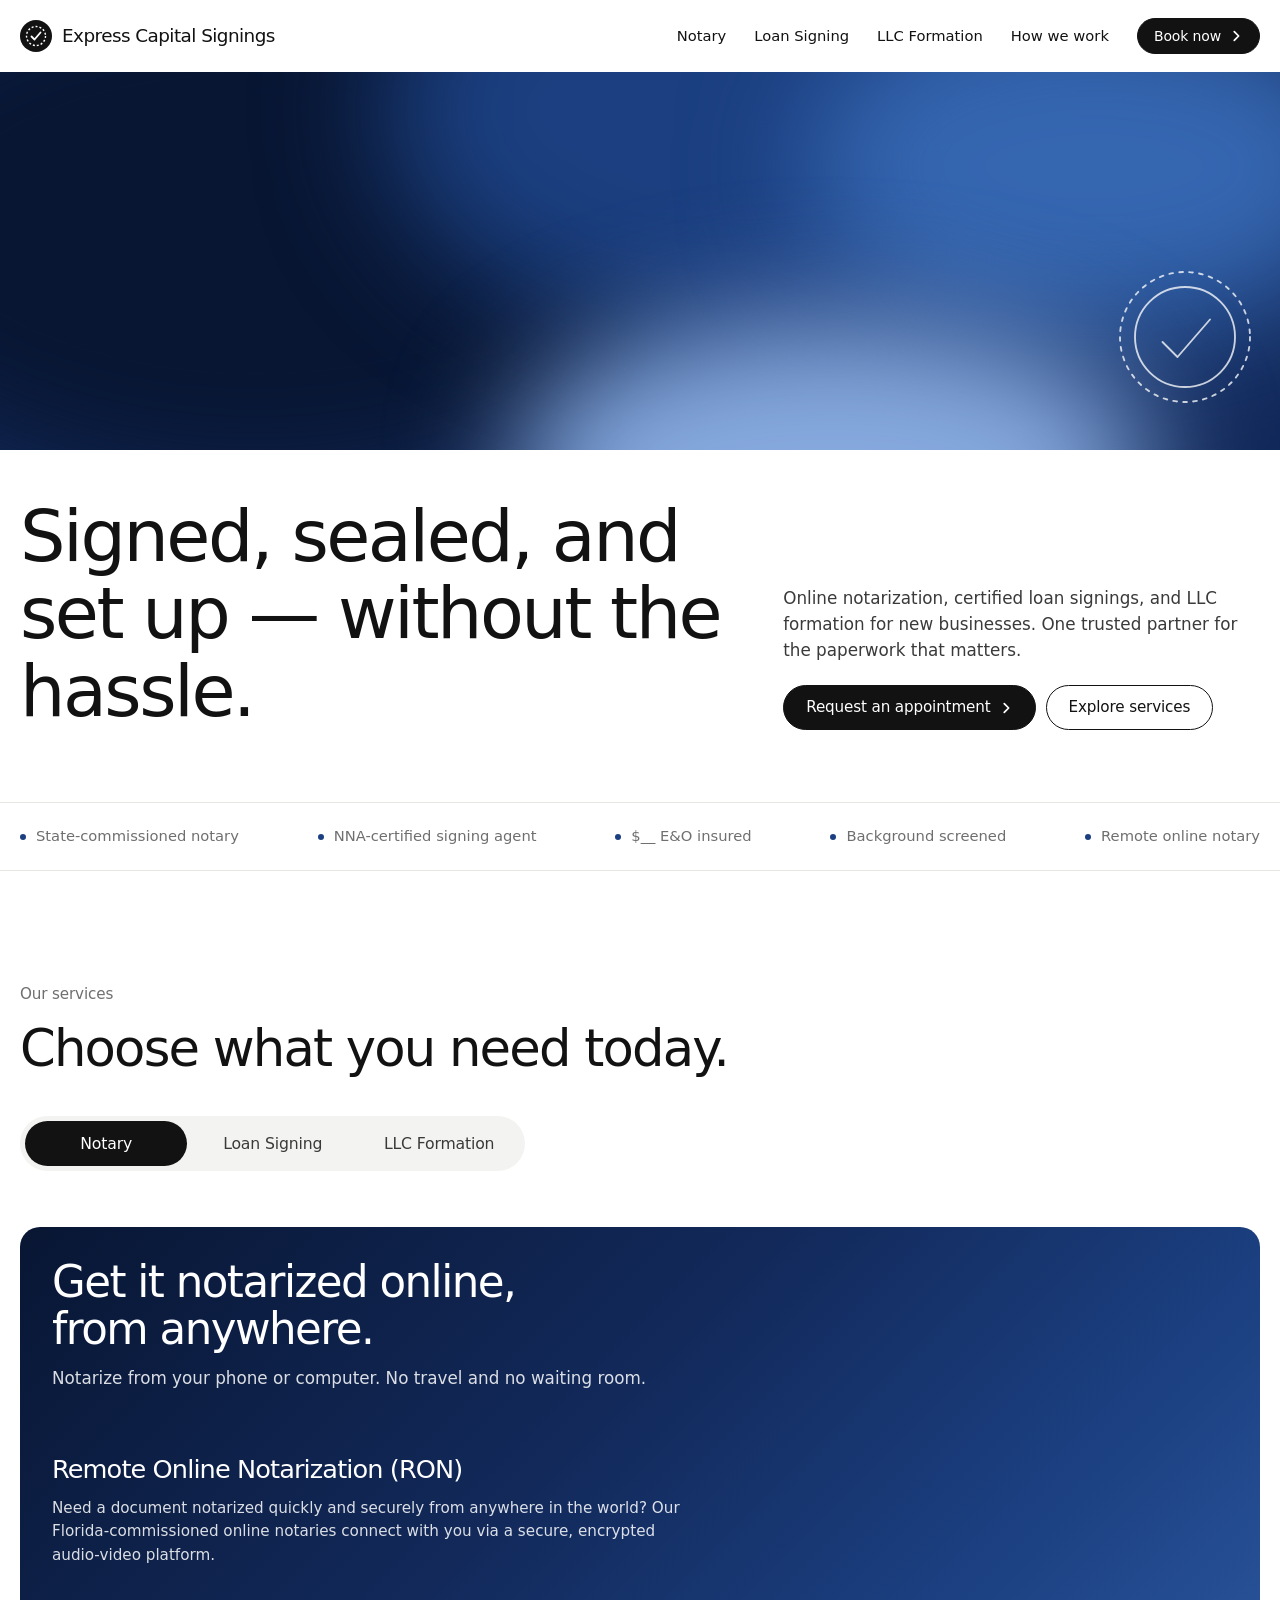
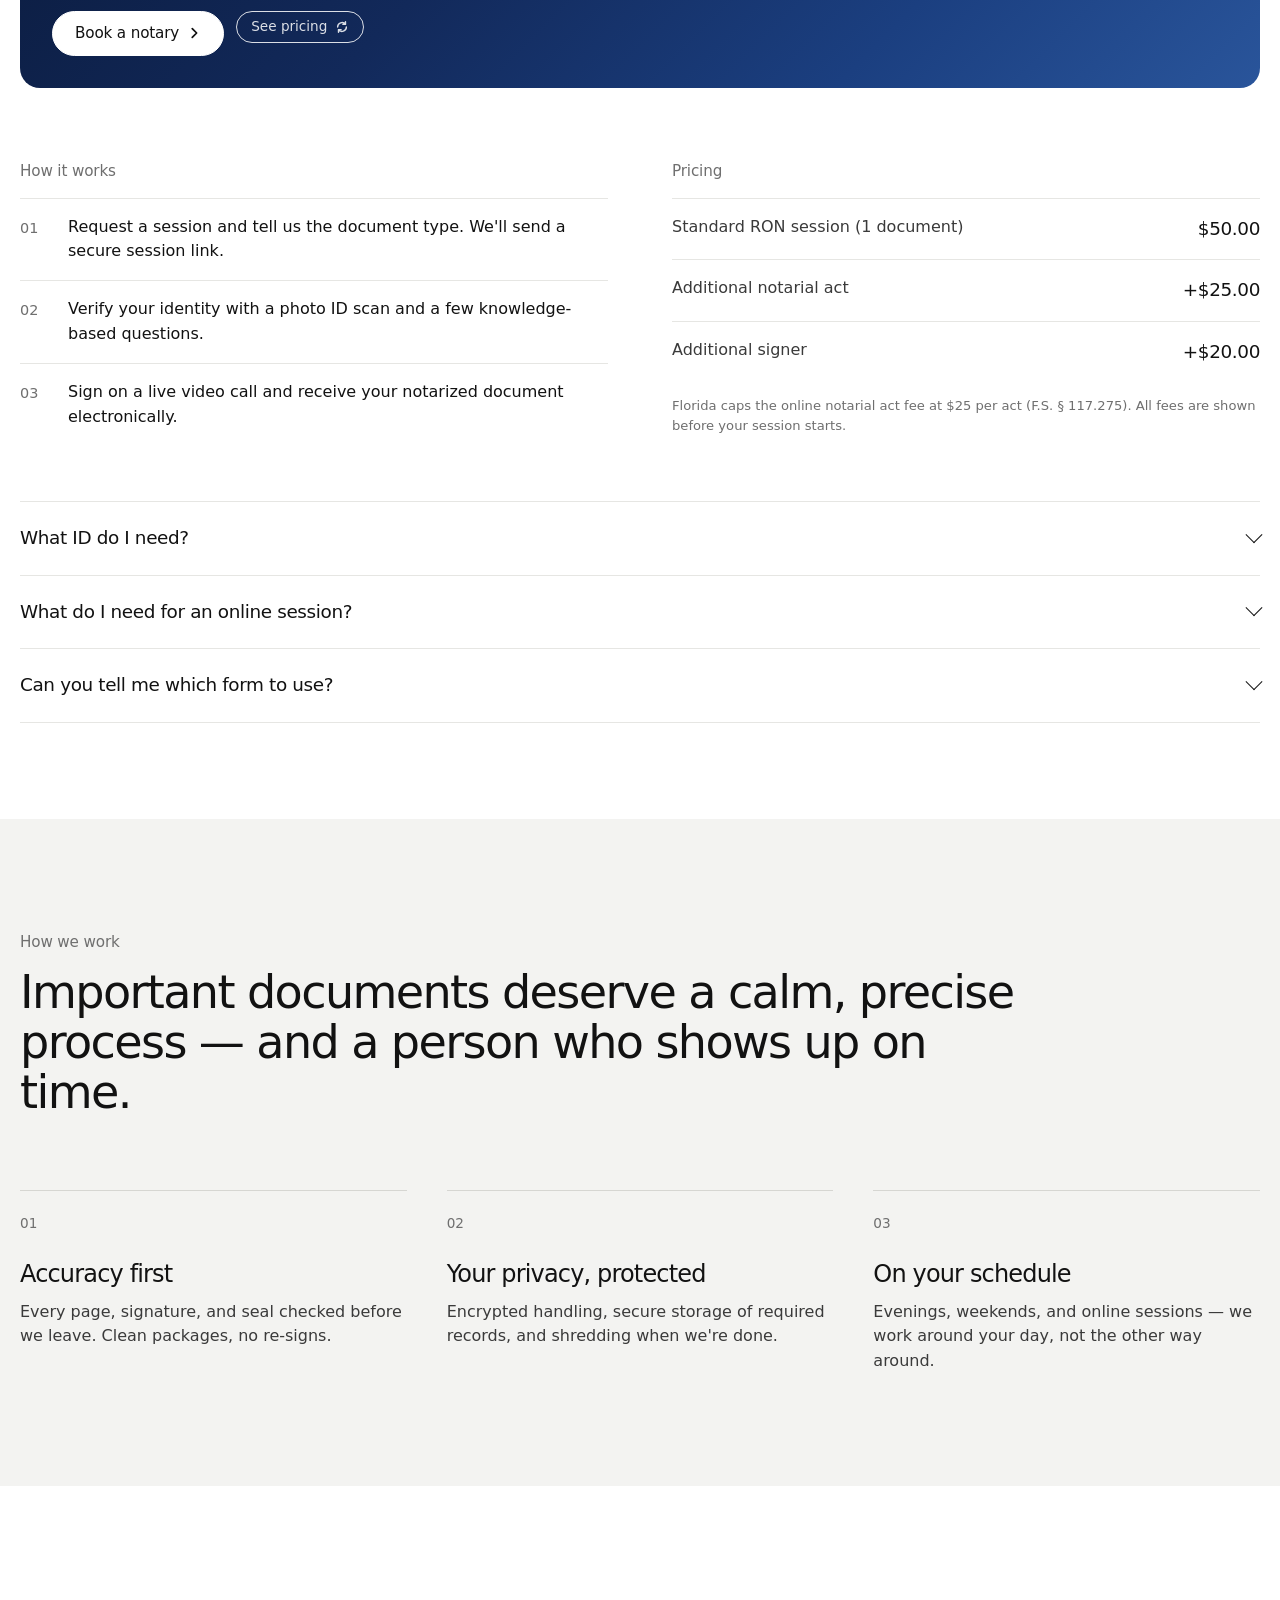
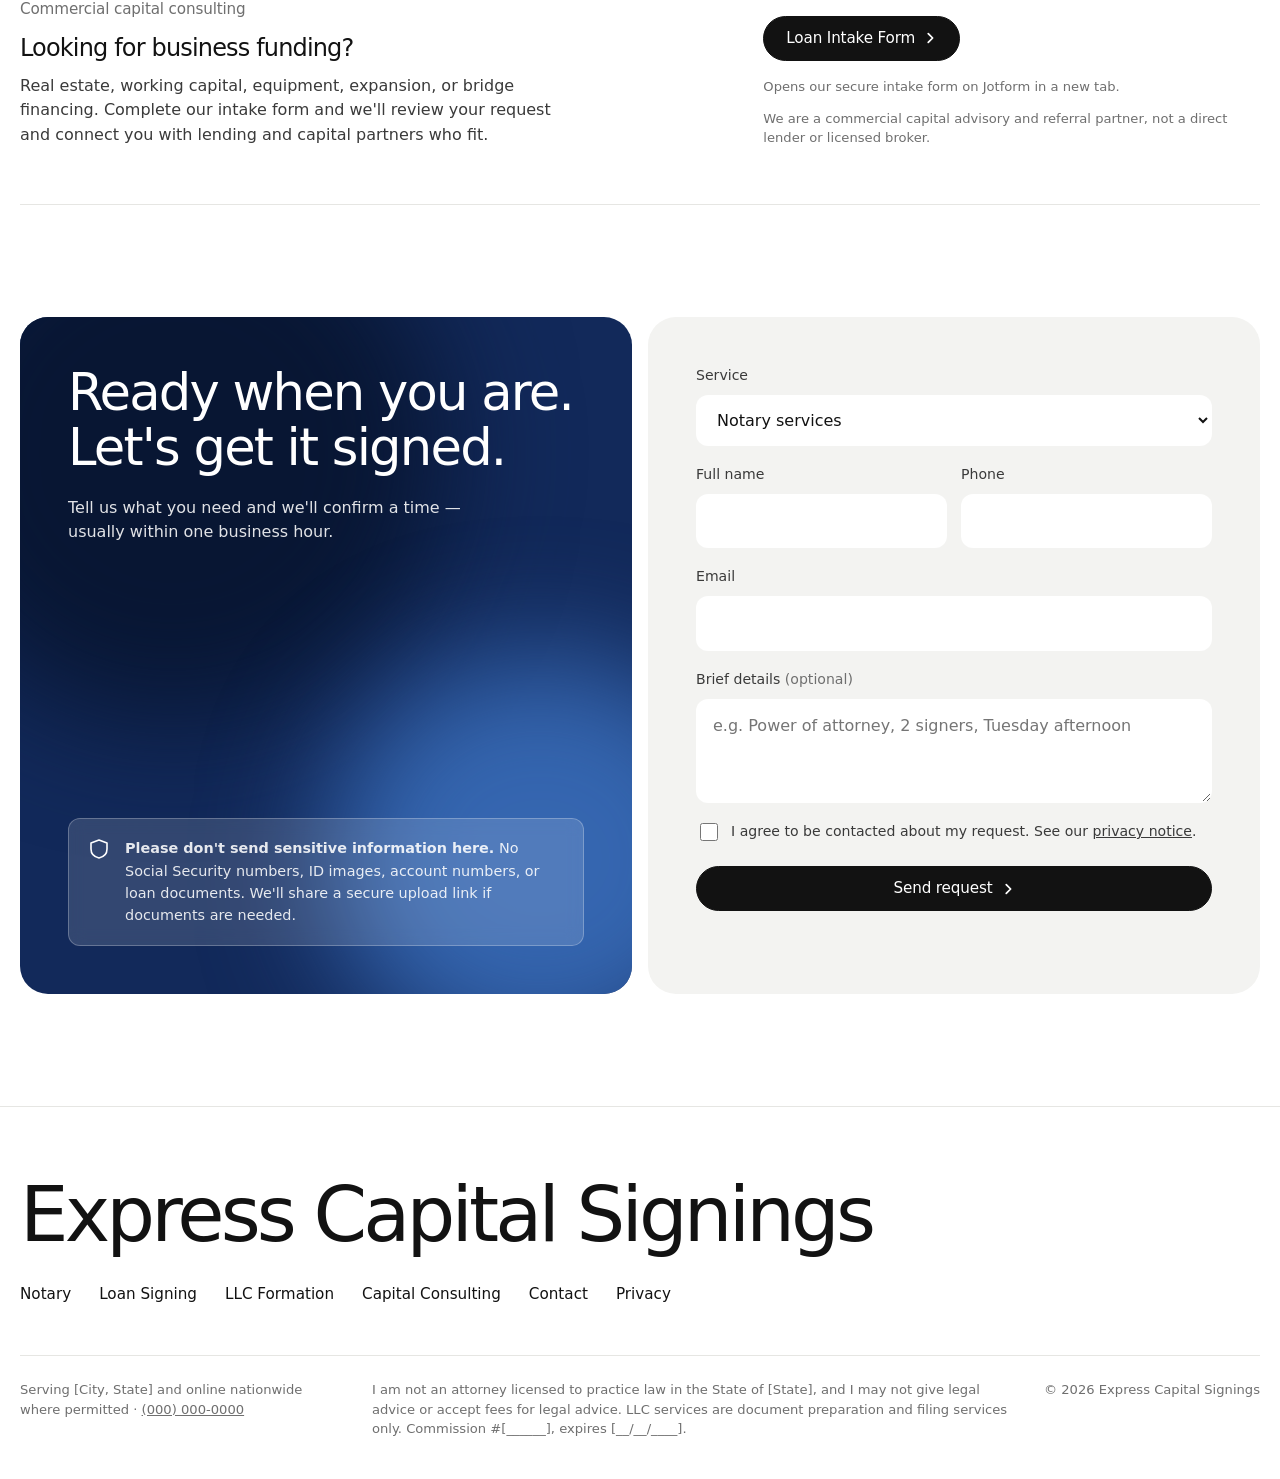
==== index.html @ 6d685afa "Match the navy palette and full-bleed hero already live on the artifact Co-Authored-By: Claude Fable" ====
<!doctype html>
<html lang="en">
<head>
  <meta charset="utf-8">
  <meta name="viewport" content="width=device-width, initial-scale=1">
  <!-- Security: GitHub Pages cannot set response headers, so the policy is delivered by meta tag.
       Keep all scripts/styles in external files so no 'unsafe-inline' is ever needed. -->
  <meta http-equiv="Content-Security-Policy"
        content="default-src 'self'; script-src 'self'; style-src 'self' https://fonts.googleapis.com; font-src https://fonts.gstatic.com; img-src 'self' data:; connect-src 'self'; form-action 'self'; base-uri 'self'; object-src 'none'; upgrade-insecure-requests">
  <meta name="referrer" content="strict-origin-when-cross-origin">
  <meta name="format-detection" content="telephone=no">

  <title>Express Capital Signings | Notary, Loan Signing &amp; LLC Formation</title>
  <meta name="description" content="Remote online notarization (RON), certified loan signing agent services, and LLC formation support for new businesses.">
  <meta name="theme-color" content="#ffffff">
  <link rel="icon" href="assets/logo-mark.svg" type="image/svg+xml">

  <link rel="preconnect" href="https://fonts.googleapis.com">
  <link rel="preconnect" href="https://fonts.gstatic.com" crossorigin>
  <link rel="stylesheet" href="https://fonts.googleapis.com/css2?family=Geist:wght@300;400;500;600&display=swap">
  <link rel="stylesheet" href="css/styles.css">
  <script src="js/main.js" defer></script>
</head>
<body>
  <a class="skip-link" href="#main">Skip to content</a>

  <header class="site-header">
    <div class="container header-inner">
      <a class="brand" href="./" aria-label="Express Capital Signings home">
        <!-- LOGO PLACEHOLDER: replace assets/logo-placeholder.svg with the supplied logo -->
        <img src="assets/logo-placeholder.svg" alt="" width="32" height="32" class="brand-logo">
        <span class="brand-name">Express Capital Signings</span>
      </a>
      <nav class="header-nav" aria-label="Primary">
        <a href="#notary">Notary</a>
        <a href="#loan-signing">Loan Signing</a>
        <a href="#llc-formation">LLC Formation</a>
        <a href="#how-we-work">How we work</a>
        <a class="btn btn-dark btn-small" href="#request">Book now
          <svg class="chev" aria-hidden="true" viewBox="0 0 16 16"><path d="M6 3l5 5-5 5"/></svg>
        </a>
      </nav>
    </div>
  </header>

  <main id="main">
    <!-- ============ HERO ============ -->
    <section class="hero" aria-labelledby="hero-title">
      <div class="container">
        <div class="hero-visual hero-bleed" aria-hidden="true">
          <span class="blob b1"></span><span class="blob b2"></span><span class="blob b3"></span><span class="blob b4"></span>
          <div class="hero-seal">
            <svg viewBox="0 0 120 120"><circle cx="60" cy="60" r="52"/><circle cx="60" cy="60" r="40"/><path d="M42 64l12 12 26-30"/></svg>
          </div>
        </div>
        <div class="hero-copy">
          <h1 id="hero-title">Signed, sealed, and set up — without the hassle.</h1>
          <div class="hero-side">
            <p>Online notarization, certified loan signings, and LLC formation for new businesses. One trusted partner for the paperwork that matters.</p>
            <div class="hero-actions">
              <a class="btn btn-dark" href="#request">Request an appointment
                <svg class="chev" aria-hidden="true" viewBox="0 0 16 16"><path d="M6 3l5 5-5 5"/></svg>
              </a>
              <a class="btn btn-outline" href="#services">Explore services</a>
            </div>
          </div>
        </div>
      </div>
    </section>

    <!-- ============ TRUST STRIP ============ -->
    <section class="trust" aria-label="Credentials">
      <div class="container">
        <ul class="trust-list">
          <li>State-commissioned notary</li>
          <li>NNA-certified signing agent</li>
          <li>$__ E&amp;O insured</li>
          <li>Background screened</li>
          <li>Remote online notary</li>
        </ul>
      </div>
    </section>

    <!-- ============ SERVICES ============ -->
    <section id="services" class="services" aria-labelledby="services-title">
      <div class="container">
        <div class="section-head">
          <p class="label">Our services</p>
          <h2 id="services-title">Choose what you need today.</h2>
        </div>

        <div class="tabs" role="tablist" aria-label="Our services">
          <button class="tab" role="tab" id="tab-notary" aria-controls="panel-notary" aria-selected="true" data-slug="notary">Notary</button>
          <button class="tab" role="tab" id="tab-loan" aria-controls="panel-loan" aria-selected="false" tabindex="-1" data-slug="loan-signing">Loan Signing</button>
          <button class="tab" role="tab" id="tab-llc" aria-controls="panel-llc" aria-selected="false" tabindex="-1" data-slug="llc-formation">LLC Formation</button>
        </div>

        <!-- ============ NOTARY ============ -->
        <div class="panel" role="tabpanel" id="panel-notary" aria-labelledby="tab-notary" tabindex="0">
          <!-- Flip cards: front = service, back = pricing. Toggled by js/main.js -->
          <div class="cards cards-1">
            <article class="flip" aria-label="Remote Online Notarization">
              <div class="flip-inner">
                <div class="card card-grad face front">
                  <h3 class="card-head">Get it notarized online, from anywhere.</h3>
                  <p class="card-intro">Notarize from your phone or computer. No travel and no waiting room.</p>
                  <h4>Remote Online Notarization (RON)</h4>
                  <p>Need a document notarized quickly and securely from anywhere in the world? Our Florida-commissioned online notaries connect with you via a secure, encrypted audio-video platform.</p>
                  <div class="card-actions">
                    <a class="btn btn-light" href="#request" data-service="notary">Book a notary <svg class="chev" aria-hidden="true" viewBox="0 0 16 16"><path d="M6 3l5 5-5 5"/></svg></a>
                    <button class="flip-btn" type="button">See pricing <svg aria-hidden="true" viewBox="0 0 16 16"><path d="M3 8a5 5 0 0 1 9-3M13 8a5 5 0 0 1-9 3M12 2v3H9M4 14v-3h3"/></svg></button>
                  </div>
                </div>
                <div class="card card-grad face back">
                  <span class="card-num">Single document / standard RON session</span>
                  <p class="price">$50.00<span>total</span></p>
                  <dl class="fees">
                    <div><dt>Online notarial act <small>Statutory max per F.S. § 117.275</small></dt><dd>$25.00</dd></div>
                    <div><dt>Non-notarial technology, credential analysis &amp; ID verification fee</dt><dd>$25.00</dd></div>
                    <div><dt>Additional notarial acts in same session</dt><dd>+$25.00 per act</dd></div>
                    <div><dt>Additional signers <small>Includes KBA &amp; ID verification</small></dt><dd>+$20.00 per person</dd></div>
                  </dl>
                  <button class="flip-btn" type="button">Back to details <svg aria-hidden="true" viewBox="0 0 16 16"><path d="M3 8a5 5 0 0 1 9-3M13 8a5 5 0 0 1-9 3M12 2v3H9M4 14v-3h3"/></svg></button>
                </div>
              </div>
            </article>
          </div>

          <div class="split">
            <div>
              <p class="label">How it works</p>
              <ol class="steps">
                <li><strong>Request</strong> a session and tell us the document type. We'll send a secure session link.</li>
                <li><strong>Verify</strong> your identity with a photo ID scan and a few knowledge-based questions.</li>
                <li><strong>Sign</strong> on a live video call and receive your notarized document electronically.</li>
              </ol>
            </div>
            <div>
              <p class="label">Pricing</p>
              <dl class="price-list">
                <div><dt>Standard RON session (1 document)</dt><dd>$50.00</dd></div>
                <div><dt>Additional notarial act</dt><dd>+$25.00</dd></div>
                <div><dt>Additional signer</dt><dd>+$20.00</dd></div>
              </dl>
              <p class="fine">Florida caps the online notarial act fee at $25 per act (F.S. § 117.275). All fees are shown before your session starts.</p>
            </div>
          </div>

          <div class="faqs">
            <details class="faq"><summary>What ID do I need?</summary><p>A current, government-issued photo ID such as a driver's license, state ID, or passport. The name must match the document.</p></details>
            <details class="faq"><summary>What do I need for an online session?</summary><p>A phone, tablet, or computer with a camera, microphone, and a stable internet connection, plus your ID and your unsigned document.</p></details>
            <details class="faq"><summary>Can you tell me which form to use?</summary><p>No. Notaries who are not attorneys cannot give legal advice or choose documents for you. Please contact the receiving agency or an attorney.</p></details>
          </div>
        </div>

        <!-- ============ LOAN SIGNING ============ -->
        <div class="panel" role="tabpanel" id="panel-loan" aria-labelledby="tab-loan" tabindex="0" hidden>
          <div class="cards cards-1">
            <article class="flip" aria-label="Remote Loan Signing Packages">
              <div class="flip-inner">
                <div class="card card-grad face front">
                  <h3 class="card-head">Closings done right the first time.</h3>
                  <p class="card-intro">Certified loan signing agent for title companies, lenders, and signing services — accurate, on time, and returned clean.</p>
                  <h4>Remote Loan Signing Packages</h4>
                  <p>For title companies, lenders, and real estate buyers and sellers requiring full real estate closing execution via Remote Online Notarization.</p>
                  <div class="card-actions">
                    <a class="btn btn-light" href="#request" data-service="loan-signing">Schedule a signing <svg class="chev" aria-hidden="true" viewBox="0 0 16 16"><path d="M6 3l5 5-5 5"/></svg></a>
                    <button class="flip-btn" type="button">See pricing <svg aria-hidden="true" viewBox="0 0 16 16"><path d="M3 8a5 5 0 0 1 9-3M13 8a5 5 0 0 1-9 3M12 2v3H9M4 14v-3h3"/></svg></button>
                  </div>
                </div>
                <div class="card card-grad face back">
                  <span class="card-num">Standard remote loan signing package</span>
                  <p class="price"><span class="price-pre">Starting at</span>$250.00</p>
                  <ul>
                    <li>Document review &amp; pre-tagging</li>
                    <li>Multi-party session coordination</li>
                    <li>Signer credential analysis &amp; KBA identity verification</li>
                    <li>Live video signing guidance</li>
                    <li>Notarial acts (up to statutory limits)</li>
                    <li>Secure digital package return / scan-backs to title</li>
                  </ul>
                  <button class="flip-btn" type="button">Back to details <svg aria-hidden="true" viewBox="0 0 16 16"><path d="M3 8a5 5 0 0 1 9-3M13 8a5 5 0 0 1-9 3M12 2v3H9M4 14v-3h3"/></svg></button>
                </div>
              </div>
            </article>
          </div>

          <div class="split">
            <div>
              <p class="label">For title &amp; escrow partners</p>
              <ul class="checks">
                <li>NNA certified &amp; background screened</li>
                <li>$__ E&amp;O insurance policy</li>
                <li>Encrypted document handling; secure shredding after scan-back</li>
                <li>W-9 and certificates available on request</li>
              </ul>
            </div>
            <div>
              <p class="label">Pricing</p>
              <dl class="price-list">
                <div><dt>Standard remote loan signing package</dt><dd>From $250.00</dd></div>
              </dl>
              <p class="fine">Volume pricing available for title and escrow partners.</p>
            </div>
          </div>

          <div class="faqs">
            <details class="faq"><summary>Can you explain my loan terms?</summary><p>Signing agents present documents and make sure they are signed and notarized correctly. Questions about rates, terms, or fees go to your lender or closing attorney — we will help you reach them during the appointment.</p></details>
          </div>
        </div>

        <!-- ============ LLC ============ -->
        <div class="panel" role="tabpanel" id="panel-llc" aria-labelledby="tab-llc" tabindex="0" hidden>
          <div class="cards cards-1">
            <article class="card card-grad">
              <h3 class="card-head">Your business, officially open.</h3>
              <p class="card-intro">We prepare and file the paperwork to register your limited liability company with the state — so you can focus on opening day.</p>
              <p class="tier">Business Ready</p>
              <p class="price">$__<span>+ state fee</span></p>
              <ul><li>Name availability check</li><li>Articles of Organization filed</li><li>Registered agent guidance</li><li>EIN application with the IRS</li><li>Operating agreement template</li><li>Notarization included</li></ul>
              <div class="card-actions"><a class="btn btn-light" href="#request" data-service="llc-formation">Start my LLC <svg class="chev" aria-hidden="true" viewBox="0 0 16 16"><path d="M6 3l5 5-5 5"/></svg></a></div>
            </article>
          </div>

          <div class="split">
            <div>
              <p class="label">How it works</p>
              <ol class="steps">
                <li><strong>Tell us</strong> your business name, members, and state.</li>
                <li><strong>We prepare</strong> and file your formation documents.</li>
                <li><strong>You receive</strong> your approved filing and a next-step checklist.</li>
              </ol>
            </div>
            <div class="note">
              <p class="label">Please note</p>
              <p>We are a document preparation and filing service, not a law firm, and we do not provide legal or tax advice. For advice on business structure or taxes, consult a licensed attorney or CPA.</p>
            </div>
          </div>
        </div>
      </div>
    </section>

    <!-- ============ PRINCIPLES ============ -->
    <section id="how-we-work" class="principles" aria-labelledby="principles-title">
      <div class="container">
        <p class="label">How we work</p>
        <h2 id="principles-title" class="statement">Important documents deserve a calm, precise process — and a person who shows up on time.</h2>
        <div class="principle-grid">
          <div><span class="p-num">01</span><h3>Accuracy first</h3><p>Every page, signature, and seal checked before we leave. Clean packages, no re-signs.</p></div>
          <div><span class="p-num">02</span><h3>Your privacy, protected</h3><p>Encrypted handling, secure storage of required records, and shredding when we're done.</p></div>
          <div><span class="p-num">03</span><h3>On your schedule</h3><p>Evenings, weekends, and online sessions — we work around your day, not the other way around.</p></div>
        </div>
      </div>
    </section>

    <!-- ============ CAPITAL CONSULTING ============ -->
    <section id="capital" class="capital" aria-labelledby="capital-title">
      <div class="container capital-inner">
        <div>
          <p class="label">Commercial capital consulting</p>
          <h2 id="capital-title">Looking for business funding?</h2>
          <p class="capital-lede">Real estate, working capital, equipment, expansion, or bridge financing. Complete our intake form and we'll review your request and connect you with lending and capital partners who fit.</p>
        </div>
        <div class="capital-action">
          <a class="btn btn-dark" href="https://form.jotform.com/263188636983070" target="_blank" rel="noopener noreferrer">Loan Intake Form
            <svg class="chev" aria-hidden="true" viewBox="0 0 16 16"><path d="M6 3l5 5-5 5"/></svg>
          </a>
          <p class="fine">Opens our secure intake form on Jotform in a new tab.</p>
          <p class="fine">We are a commercial capital advisory and referral partner, not a direct lender or licensed broker.</p>
        </div>
      </div>
    </section>

    <!-- ============ REQUEST ============ -->
    <section id="request" class="request" aria-labelledby="request-title">
      <div class="container request-inner">
        <div class="request-card">
          <span class="blob b1" aria-hidden="true"></span><span class="blob b3" aria-hidden="true"></span>
          <div class="request-card-body">
            <h2 id="request-title">Ready when you are.<br>Let's get it signed.</h2>
            <p>Tell us what you need and we'll confirm a time — usually within one business hour.</p>
            <div class="security-note">
              <svg aria-hidden="true" viewBox="0 0 24 24"><path d="M12 3l8 3v6c0 5-3.5 8-8 9-4.5-1-8-4-8-9V6l8-3z"/></svg>
              <p><strong>Please don't send sensitive information here.</strong> No Social Security numbers, ID images, account numbers, or loan documents. We'll share a secure upload link if documents are needed.</p>
            </div>
          </div>
        </div>

        <form class="form" id="request-form" novalidate>
          <div class="field">
            <label for="f-service">Service</label>
            <select id="f-service" name="service" required>
              <option value="notary">Notary services</option>
              <option value="loan-signing">Loan signing</option>
              <option value="llc-formation">LLC formation</option>
            </select>
          </div>
          <div class="field-row">
            <div class="field">
              <label for="f-name">Full name</label>
              <input id="f-name" name="name" type="text" autocomplete="name" maxlength="100" required>
            </div>
            <div class="field">
              <label for="f-phone">Phone</label>
              <input id="f-phone" name="phone" type="tel" autocomplete="tel" maxlength="20" required>
            </div>
          </div>
          <div class="field">
            <label for="f-email">Email</label>
            <input id="f-email" name="email" type="email" autocomplete="email" maxlength="254" required>
          </div>
          <div class="field">
            <label for="f-details">Brief details <span class="optional">(optional)</span></label>
            <textarea id="f-details" name="details" rows="3" maxlength="500" placeholder="e.g. Power of attorney, 2 signers, Tuesday afternoon"></textarea>
          </div>
          <!-- Honeypot: hidden from people, catches basic bots -->
          <div class="hp" aria-hidden="true">
            <label for="f-website">Website</label>
            <input id="f-website" name="website" type="text" tabindex="-1" autocomplete="off">
          </div>
          <label class="consent">
            <input type="checkbox" name="consent" required>
            <span>I agree to be contacted about my request. See our <a href="privacy.html">privacy notice</a>.</span>
          </label>
          <button class="btn btn-dark btn-block" type="submit">Send request
            <svg class="chev" aria-hidden="true" viewBox="0 0 16 16"><path d="M6 3l5 5-5 5"/></svg>
          </button>
          <p class="form-status" role="status" aria-live="polite"></p>
        </form>
      </div>
    </section>
  </main>

  <footer class="site-footer">
    <div class="container">
      <div class="footer-top">
        <p class="footer-mark">Express Capital Signings</p>
        <nav class="footer-nav" aria-label="Footer">
          <a href="#notary">Notary</a>
          <a href="#loan-signing">Loan Signing</a>
          <a href="#llc-formation">LLC Formation</a>
          <a href="#capital">Capital Consulting</a>
          <a href="#request">Contact</a>
          <a href="privacy.html">Privacy</a>
        </nav>
      </div>
      <div class="footer-bottom">
        <p class="fine">Serving [City, State] and online nationwide where permitted · <a href="tel:+10000000000">(000) 000-0000</a></p>
        <p class="fine">
          I am not an attorney licensed to practice law in the State of [State], and I may not give legal advice or accept fees for legal advice.
          LLC services are document preparation and filing services only. Commission #[______], expires [__/__/____].
        </p>
        <p class="fine">© <span id="year">2026</span> Express Capital Signings</p>
      </div>
    </div>
  </footer>
</body>
</html>
---- css/styles.css ----
/* ==========================================================
   Design tokens — update when the final logo/brand colors arrive.
   Direction: white canvas, near-black type, one soft gradient as the
   only color moment (deep navy → navy → royal → soft blue).
   ========================================================== */
:root {
  --ink: #121212;
  --ink-2: #3a3a3a;
  --muted: #6f6f6f;
  --line: #e6e6e3;
  --bg: #ffffff;
  --surface: #f3f3f1;
  --surface-2: #ebebe8;

  --g1: #081633;   /* deep navy */
  --g2: #1b3f80;   /* navy */
  --g3: #3566b0;   /* royal blue */
  --g4: #86a9de;   /* soft blue */
  --accent: #14306b;

  --r-sm: 12px;
  --r: 20px;
  --r-lg: 28px;
  --font: "Geist", system-ui, -apple-system, "Segoe UI", sans-serif;
}

*, *::before, *::after { box-sizing: border-box; }
html { scroll-behavior: smooth; -webkit-text-size-adjust: 100%; }
@media (prefers-reduced-motion: reduce) { html { scroll-behavior: auto; } *, *::before, *::after { transition: none !important; animation: none !important; } }

body {
  margin: 0;
  font-family: var(--font);
  font-size: 1rem;
  line-height: 1.55;
  color: var(--ink);
  background: var(--bg);
  font-feature-settings: "tnum" 1;
  -webkit-font-smoothing: antialiased;
}
h1, h2, h3, h4 { font-weight: 400; line-height: 1.08; margin: 0 0 .5em; letter-spacing: -0.035em; }
p { margin: 0 0 1em; }
a { color: inherit; }
img, svg { display: block; }

.container { width: min(1240px, 100% - 40px); margin-inline: auto; }
.visually-hidden { position: absolute !important; width: 1px; height: 1px; overflow: hidden; clip: rect(0 0 0 0); white-space: nowrap; }
.skip-link { position: absolute; left: 16px; top: -48px; background: var(--ink); color: #fff; padding: 8px 14px; border-radius: 999px; z-index: 100; }
.skip-link:focus { top: 12px; }
:focus-visible { outline: 2px solid var(--ink); outline-offset: 3px; }

.label { font-size: .95rem; color: var(--muted); margin-bottom: 14px; letter-spacing: -0.01em; }
.fine { font-size: .82rem; color: var(--muted); margin: 0; line-height: 1.5; }

/* ---------- Buttons ---------- */
.btn {
  display: inline-flex; align-items: center; justify-content: center; gap: 8px;
  padding: 14px 22px; border-radius: 999px; border: 1px solid var(--ink);
  font: 500 .95rem/1 var(--font); letter-spacing: -0.01em;
  text-decoration: none; cursor: pointer; white-space: nowrap;
  transition: background .2s, color .2s, gap .2s;
}
.btn-dark { background: var(--ink); color: #fff; }
.btn-dark:hover { background: #2a2a2a; gap: 12px; }
.btn-outline { background: transparent; color: var(--ink); }
.btn-outline:hover { background: var(--ink); color: #fff; }
.btn-small { padding: 10px 16px; font-size: .875rem; }
.btn-block { width: 100%; }
.chev { width: 14px; height: 14px; fill: none; stroke: currentColor; stroke-width: 2; stroke-linecap: round; stroke-linejoin: round; }

/* ---------- Header ---------- */
.site-header { position: sticky; top: 0; z-index: 50; background: rgba(255,255,255,.88); backdrop-filter: saturate(1.4) blur(12px); }
.header-inner { display: flex; align-items: center; justify-content: space-between; height: 72px; gap: 16px; }
.brand { display: flex; align-items: center; gap: 10px; text-decoration: none; min-width: 0; }
.brand-name { font-weight: 500; font-size: 1.15rem; letter-spacing: -0.03em; white-space: nowrap; overflow: hidden; text-overflow: ellipsis; }
.header-nav { display: flex; align-items: center; gap: 28px; }
.header-nav a:not(.btn) { text-decoration: none; font-size: .92rem; font-weight: 500; color: var(--ink); position: relative; }
.header-nav a:not(.btn)::after { content: ""; position: absolute; left: 0; right: 100%; bottom: -4px; height: 1px; background: currentColor; transition: right .25s; }
.header-nav a:not(.btn):hover::after { right: 0; }

/* ---------- Gradient blobs (shared by hero + CTA card) ---------- */
.hero-visual, .request-card { position: relative; overflow: hidden; isolation: isolate; }
.blob { position: absolute; border-radius: 50%; filter: blur(60px); z-index: -1; }
.b1 { width: 70%; height: 140%; left: -15%; top: -30%; background: var(--g1); }
.b2 { width: 55%; height: 120%; left: 30%; top: -50%; background: var(--g2); }
.b3 { width: 45%; height: 90%; right: -8%; top: -20%; background: var(--g3); }
.b4 { width: 50%; height: 80%; right: 10%; bottom: -45%; background: var(--g4); }
@keyframes drift { 50% { transform: translate(4%, 6%) scale(1.06); } }
.hero-visual .blob { animation: drift 16s ease-in-out infinite; }
.hero-visual .b2 { animation-duration: 20s; animation-direction: reverse; }
.hero-visual .b3 { animation-duration: 18s; }

/* ---------- Hero ---------- */
.hero { padding: 0 0 72px; overflow-x: clip; }
/* Full-bleed: the hero band breaks out of the container to span the viewport */
.hero-bleed { width: 100vw; margin-inline: calc(50% - 50vw); }
.hero-visual { height: clamp(260px, 42vh, 440px); border-radius: 0; background: #12295a; }
.hero-seal { position: absolute; right: max(20px, calc((100% - 1240px) / 2)); bottom: 10%; width: clamp(90px, 12vw, 150px); opacity: .9; }
.hero-seal svg { width: 100%; height: auto; fill: none; stroke: rgba(255,255,255,.85); stroke-width: 1.5; stroke-linecap: round; stroke-linejoin: round; }
.hero-seal circle:first-child { stroke-dasharray: 3 5; }
.hero-copy { display: grid; grid-template-columns: 1.5fr 1fr; gap: 48px; align-items: end; margin-top: 48px; }
.hero h1 { font-size: clamp(2.4rem, 5.6vw, 4.6rem); margin: 0; }
.hero-side p { color: var(--ink-2); font-size: 1.05rem; }
.hero-actions { display: flex; flex-wrap: wrap; gap: 10px; margin-top: 22px; }

/* ---------- Trust strip ---------- */
.trust { border-block: 1px solid var(--line); }
.trust-list { list-style: none; margin: 0; padding: 22px 0; display: flex; flex-wrap: wrap; justify-content: space-between; gap: 12px 28px; }
.trust-list li { font-size: .92rem; color: var(--muted); display: flex; align-items: center; gap: 10px; }
.trust-list li::before { content: ""; width: 6px; height: 6px; border-radius: 50%; background: var(--g2); }

/* ---------- Section heads ---------- */
.services { padding: 112px 0 96px; }
.section-head { margin-bottom: 40px; }
.section-head h2, .request h2 { font-size: clamp(2rem, 4vw, 3.2rem); margin: 0; }

/* ---------- Tabs (segmented pill control) ---------- */
.tabs {
  display: inline-grid; grid-auto-flow: column; grid-auto-columns: 1fr; gap: 4px;
  background: var(--surface); padding: 5px; border-radius: 999px; margin-bottom: 56px;
}
.tab {
  padding: 13px 26px; border: 0; border-radius: 999px; background: transparent;
  font: 500 .98rem var(--font); letter-spacing: -0.01em; color: var(--ink-2); cursor: pointer;
  transition: background .2s, color .2s; white-space: nowrap;
}
.tab:hover { color: var(--ink); background: var(--surface-2); }
.tab[aria-selected="true"] { background: var(--ink); color: #fff; }

.panel:focus-visible { outline-offset: 8px; border-radius: 8px; }
/* Section heading, intro and main action live inside each tab's lead card */
.card .card-head { font-size: clamp(1.8rem, 3.4vw, 2.8rem); margin: 0 0 12px; max-width: 760px; text-wrap: balance; }
.card .card-intro { font-size: 1.05rem; max-width: 620px; margin: 0 0 auto; padding-bottom: 48px; }
.card-actions { display: flex; flex-wrap: wrap; align-items: center; gap: 12px; margin-top: 28px; }
.card-actions .flip-btn { margin-top: 0; }
.btn-light { background: #fff; color: var(--ink); border-color: #fff; }
.btn-light:hover { background: rgba(255,255,255,.88); gap: 12px; }

/* ---------- Cards ---------- */
.cards { display: grid; grid-template-columns: repeat(3, 1fr); gap: 16px; margin-bottom: 72px; }
.cards-1 { grid-template-columns: 1fr; }.cards-1 .card { min-height: 300px; }
.cards-1 .card p { max-width: 640px; }
.card {
  position: relative; overflow: hidden; isolation: isolate;
  background: var(--surface); border-radius: var(--r); padding: 32px;
  display: flex; flex-direction: column; min-height: 340px;
  transition: transform .25s ease;
}
.card:hover { transform: translateY(-3px); }

/* Flip cards (front = service, back = pricing). Both faces share one grid cell,
   so the card is always as tall as its taller face. */
.flip { perspective: 1400px; cursor: pointer; transition: transform .25s ease; }
.flip:hover { transform: translateY(-3px); }
.flip-inner { display: grid; height: 100%; transform-style: preserve-3d; transition: transform .6s cubic-bezier(.2,.7,.2,1); }
.flip.is-flipped .flip-inner { transform: rotateY(180deg); }
.flip .face { grid-area: 1 / 1; backface-visibility: hidden; -webkit-backface-visibility: hidden; }
.flip .face:hover { transform: none; }
.flip .face.back, .flip .face.back:hover { transform: rotateY(180deg); }
.face.back .card-num { padding-bottom: 28px; }
.flip-btn {
  align-self: flex-start; margin-top: 24px; display: inline-flex; align-items: center; gap: 8px;
  background: transparent; color: inherit; border: 1px solid currentColor; border-radius: 999px;
  padding: 8px 14px; font: 500 .85rem/1 var(--font); cursor: pointer; opacity: .85;
}
.flip-btn:hover { opacity: 1; }
.flip-btn:focus-visible { outline: 2px solid #fff; outline-offset: 3px; }
.flip-btn svg { width: 14px; height: 14px; fill: none; stroke: currentColor; stroke-width: 1.6; stroke-linecap: round; stroke-linejoin: round; }
.fees { margin: 0; }
.fees div { display: flex; justify-content: space-between; align-items: baseline; gap: 16px; padding: 10px 0; border-top: 1px solid rgba(0,0,0,.09); font-size: .9rem; }
.fees dt { min-width: 0; }
.fees dt small { display: block; font-size: .78rem; opacity: .75; margin-top: 2px; }
.fees dd { margin: 0; white-space: nowrap; font-weight: 500; font-variant-numeric: tabular-nums; }
.card-grad .fees div { border-top-color: rgba(255,255,255,.25); }
.price .price-pre { display: block; margin: 0 0 8px; font-size: .85rem; letter-spacing: 0; }
.card-grad .price .price-pre { color: rgba(255,255,255,.75); }
.face.back li { padding: 7px 0; font-size: .88rem; }
.card .fees-note { font-size: .8rem; color: var(--muted); margin: 14px 0 0; }
@media (prefers-reduced-motion: reduce) { .flip-inner, .flip { transition: none; } }
/* Narrow screens: the shorter face would leave a blank gap, so pin its button to the bottom */
@media (max-width: 1000px) {
  .flip .face > .flip-btn, .flip .face > .card-actions { margin-top: auto; }
  .flip .face > :nth-last-child(2) { margin-bottom: 24px; }
}
.card-num { font-size: .85rem; color: var(--muted); margin-bottom: auto; padding-bottom: 48px; }
.card h4 { font-size: 1.6rem; }
.card p { color: var(--ink-2); font-size: .95rem; }
.card ul, .checks { list-style: none; padding: 0; margin: 0; }
.card li, .checks li { padding: 9px 0; border-top: 1px solid rgba(0,0,0,.09); font-size: .93rem; }
.card-grad { color: #fff; background: linear-gradient(135deg, var(--g1) 0%, #12295a 45%, var(--g2) 75%, var(--g3) 120%); }
.card-grad p, .card-grad .card-num, .card-grad .tier { color: rgba(255,255,255,.85); }
.card-grad li { border-top-color: rgba(255,255,255,.25); }
.tier { font-size: 1rem; font-weight: 500; color: var(--ink-2); display: flex; align-items: center; gap: 10px; margin-bottom: 40px; }
.badge { font-size: .72rem; font-weight: 500; background: rgba(255,255,255,.22); color: #fff; padding: 4px 10px; border-radius: 999px; }
.card .price { font-size: 3rem; letter-spacing: -0.04em; color: inherit !important; line-height: 1; margin-bottom: 28px; }
.price span { font-size: .9rem; letter-spacing: 0; color: var(--muted); margin-left: 8px; }
.card-grad .price span { color: rgba(255,255,255,.75); }

/* ---------- Split / steps / pricing ---------- */
.split { display: grid; grid-template-columns: 1fr 1fr; gap: 64px; margin-bottom: 56px; }
.steps { counter-reset: s; list-style: none; padding: 0; margin: 0; }
.steps li { counter-increment: s; position: relative; padding: 16px 0 16px 48px; border-top: 1px solid var(--line); }
.steps li::before { content: "0" counter(s); position: absolute; left: 0; top: 18px; color: var(--muted); font-size: .9rem; }
.steps strong { font-weight: 500; }
.checks li { border-top-color: var(--line); padding: 14px 0; }
.price-list { margin: 0 0 14px; }
.price-list div { display: flex; justify-content: space-between; gap: 12px; padding: 16px 0; border-top: 1px solid var(--line); }
.price-list dt { color: var(--ink-2); }
.price-list dd { margin: 0; font-size: 1.15rem; letter-spacing: -0.02em; text-align: right; }
.note { background: var(--surface); border-radius: var(--r); padding: 28px; }
.note p:last-child { margin: 0; color: var(--ink-2); font-size: .95rem; }

/* ---------- FAQ ---------- */
.faqs { border-bottom: 1px solid var(--line); }
.faq { border-top: 1px solid var(--line); }
.faq summary { cursor: pointer; list-style: none; display: flex; justify-content: space-between; align-items: center; gap: 16px; padding: 22px 0; font-size: 1.15rem; letter-spacing: -0.02em; }
.faq summary::-webkit-details-marker { display: none; }
.faq summary::after { content: ""; width: 12px; height: 12px; border-right: 1.5px solid var(--ink); border-bottom: 1.5px solid var(--ink); transform: rotate(45deg) translate(-3px, -3px); transition: transform .2s; flex-shrink: 0; }
.faq[open] summary::after { transform: rotate(-135deg); }
.faq p { margin: 0 0 22px; color: var(--ink-2); max-width: 760px; }

/* ---------- Principles ---------- */
.principles { padding: 112px 0; background: var(--surface); }
.statement { font-size: clamp(1.8rem, 3.6vw, 3rem); max-width: 1000px; margin-bottom: 72px; }
.principle-grid { display: grid; grid-template-columns: repeat(3, 1fr); gap: 40px; }
.principle-grid > div { border-top: 1px solid #d6d6d2; padding-top: 22px; }
.p-num { font-size: .85rem; color: var(--muted); display: block; margin-bottom: 28px; }
.principle-grid h3 { font-size: 1.5rem; }
.principle-grid p { color: var(--ink-2); margin: 0; }

/* ---------- Request ---------- */
/* ---------- Capital consulting ---------- */
.capital { padding: 112px 0 0; }
.capital-inner { display: grid; grid-template-columns: 1.4fr 1fr; gap: 48px; align-items: end; padding-bottom: 56px; border-bottom: 1px solid var(--line); }
.capital-lede { color: var(--ink-2); max-width: 560px; margin: 0; }
.capital-action { display: flex; flex-direction: column; align-items: flex-start; gap: 12px; }
.capital-action .btn { margin-bottom: 4px; }
@media (max-width: 1000px) { .capital-inner { grid-template-columns: 1fr; gap: 28px; } }

.request { padding: 112px 0; }
.request-inner { display: grid; grid-template-columns: 1fr 1fr; gap: 16px; align-items: stretch; }
.request-card { border-radius: var(--r-lg); background: #12295a; color: #fff; display: flex; min-height: 540px; }
.request-card .b1 { width: 90%; height: 80%; left: -20%; top: -20%; }
.request-card .b3 { width: 70%; height: 60%; right: -20%; top: auto; bottom: -10%; }
.request-card-body { padding: clamp(28px, 4vw, 48px); display: flex; flex-direction: column; }
.request-card h2 { color: #fff; margin-bottom: 20px; }
.request-card p { color: rgba(255,255,255,.88); max-width: 440px; }
.security-note { margin-top: auto; display: flex; gap: 14px; background: rgba(255,255,255,.14); backdrop-filter: blur(8px); border: 1px solid rgba(255,255,255,.25); border-radius: var(--r-sm); padding: 18px; }
.security-note svg { width: 24px; height: 24px; flex-shrink: 0; fill: none; stroke: #fff; stroke-width: 1.6; stroke-linejoin: round; }
.security-note p { margin: 0; font-size: .9rem; }

.form { background: var(--surface); border-radius: var(--r-lg); padding: clamp(24px, 4vw, 48px); }
.field { display: flex; flex-direction: column; gap: 8px; margin-bottom: 18px; min-width: 0; }
.field-row { display: grid; grid-template-columns: 1fr 1fr; gap: 14px; }
.field label { font-size: .88rem; color: var(--ink-2); }
.optional { color: var(--muted); }
input, select, textarea {
  font: inherit; color: var(--ink); background: var(--bg); width: 100%;
  border: 1px solid transparent; border-radius: var(--r-sm); padding: 14px 16px;
  transition: border-color .15s;
}
input:hover, select:hover, textarea:hover { border-color: #cfcfcb; }
input:focus, select:focus, textarea:focus { outline: none; border-color: var(--ink); }
input[aria-invalid="true"], select[aria-invalid="true"], textarea[aria-invalid="true"] { border-color: #b3261e; }
.consent { display: flex; gap: 10px; align-items: flex-start; font-size: .88rem; color: var(--ink-2); margin: 6px 0 22px; }
.consent input { width: 18px; height: 18px; margin-top: 2px; padding: 0; flex-shrink: 0; accent-color: var(--ink); }
.hp { position: absolute; left: -9999px; width: 1px; height: 1px; overflow: hidden; }
.form-status { margin: 14px 0 0; font-size: .9rem; min-height: 1.4em; }
.form-status.is-error { color: #b3261e; }
.form-status.is-ok { color: var(--accent); }

/* ---------- Footer ---------- */
.site-footer { border-top: 1px solid var(--line); padding: 72px 0 40px; }
.footer-top { display: flex; justify-content: space-between; align-items: flex-end; gap: 32px; flex-wrap: wrap; padding-bottom: 48px; }
.footer-mark { font-size: clamp(2.2rem, 6vw, 5rem); letter-spacing: -0.05em; line-height: .95; margin: 0; }
.footer-nav { display: flex; flex-wrap: wrap; gap: 10px 28px; }
.footer-nav a { text-decoration: none; font-size: .95rem; }
.footer-nav a:hover { text-decoration: underline; }
.footer-bottom { display: grid; grid-template-columns: 1fr 2fr auto; gap: 32px; border-top: 1px solid var(--line); padding-top: 24px; }

/* ---------- Simple content pages ---------- */
.page { padding: 64px 0; max-width: 760px; }
.page h1 { font-size: 3rem; }
.page h2 { font-size: 1.5rem; margin-top: 1.6em; }
.page p { color: var(--ink-2); }

/* ---------- Responsive ---------- */
@media (max-width: 1000px) {
  .header-nav a:not(.btn) { display: none; }
  .hero-copy, .split, .request-inner, .principle-grid, .footer-bottom { grid-template-columns: 1fr; }
  .hero-copy { gap: 24px; }
  .split { gap: 40px; }
  .cards { grid-template-columns: 1fr; }
  .card { min-height: 0; }
  .card-num, .tier { padding-bottom: 0; margin-bottom: 24px; }
  .request-card { min-height: 420px; }
}
@media (max-width: 640px) {
  .container { width: calc(100% - 32px); }
  .header-inner { height: 64px; }
  .brand-name { font-size: .92rem; letter-spacing: -0.02em; }
  .hero { padding-bottom: 48px; }
  .hero-copy { margin-top: 32px; }
  .services, .principles, .request { padding: 72px 0; }
  .tabs { display: grid; width: 100%; margin-bottom: 40px; }
  .tab { padding: 12px 6px; font-size: .86rem; }
  .card { padding: 24px; }
  .field-row { grid-template-columns: 1fr; gap: 0; }
  .trust-list { justify-content: flex-start; }
  .statement { margin-bottom: 48px; }
}
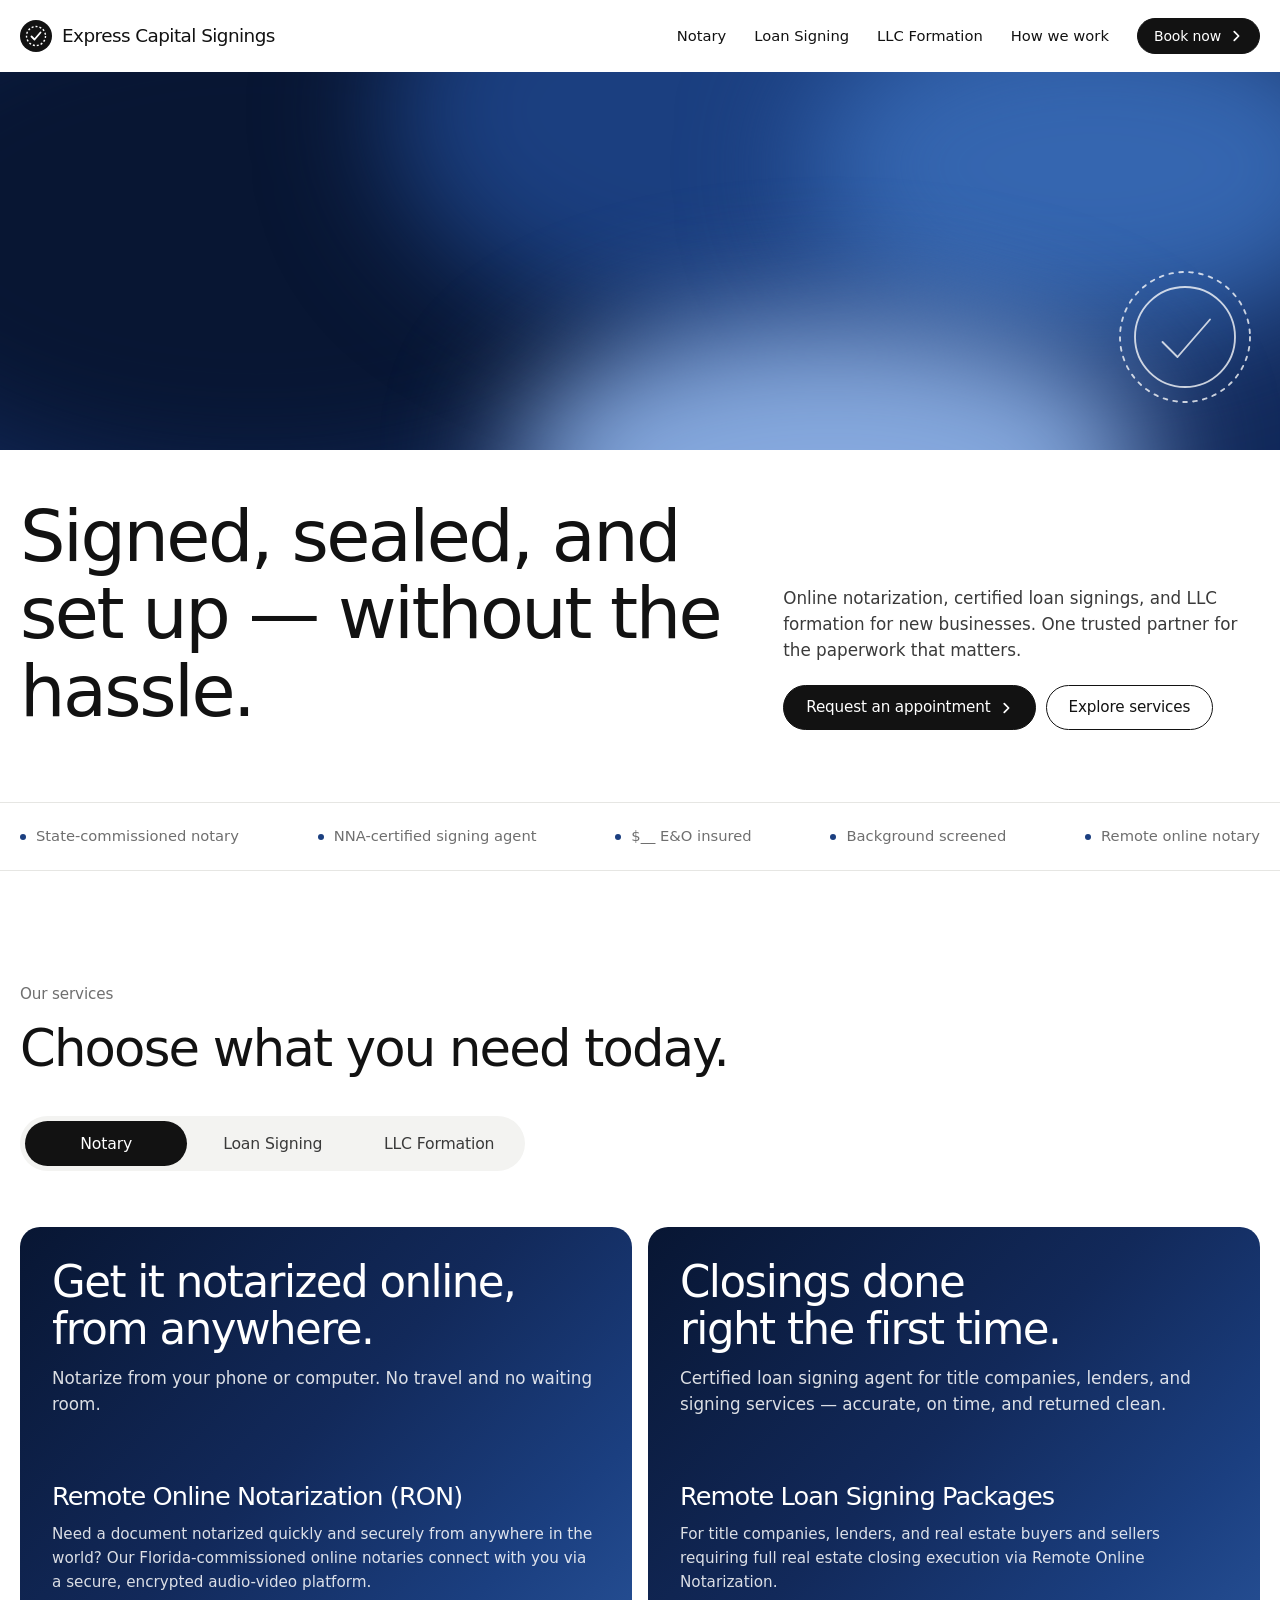
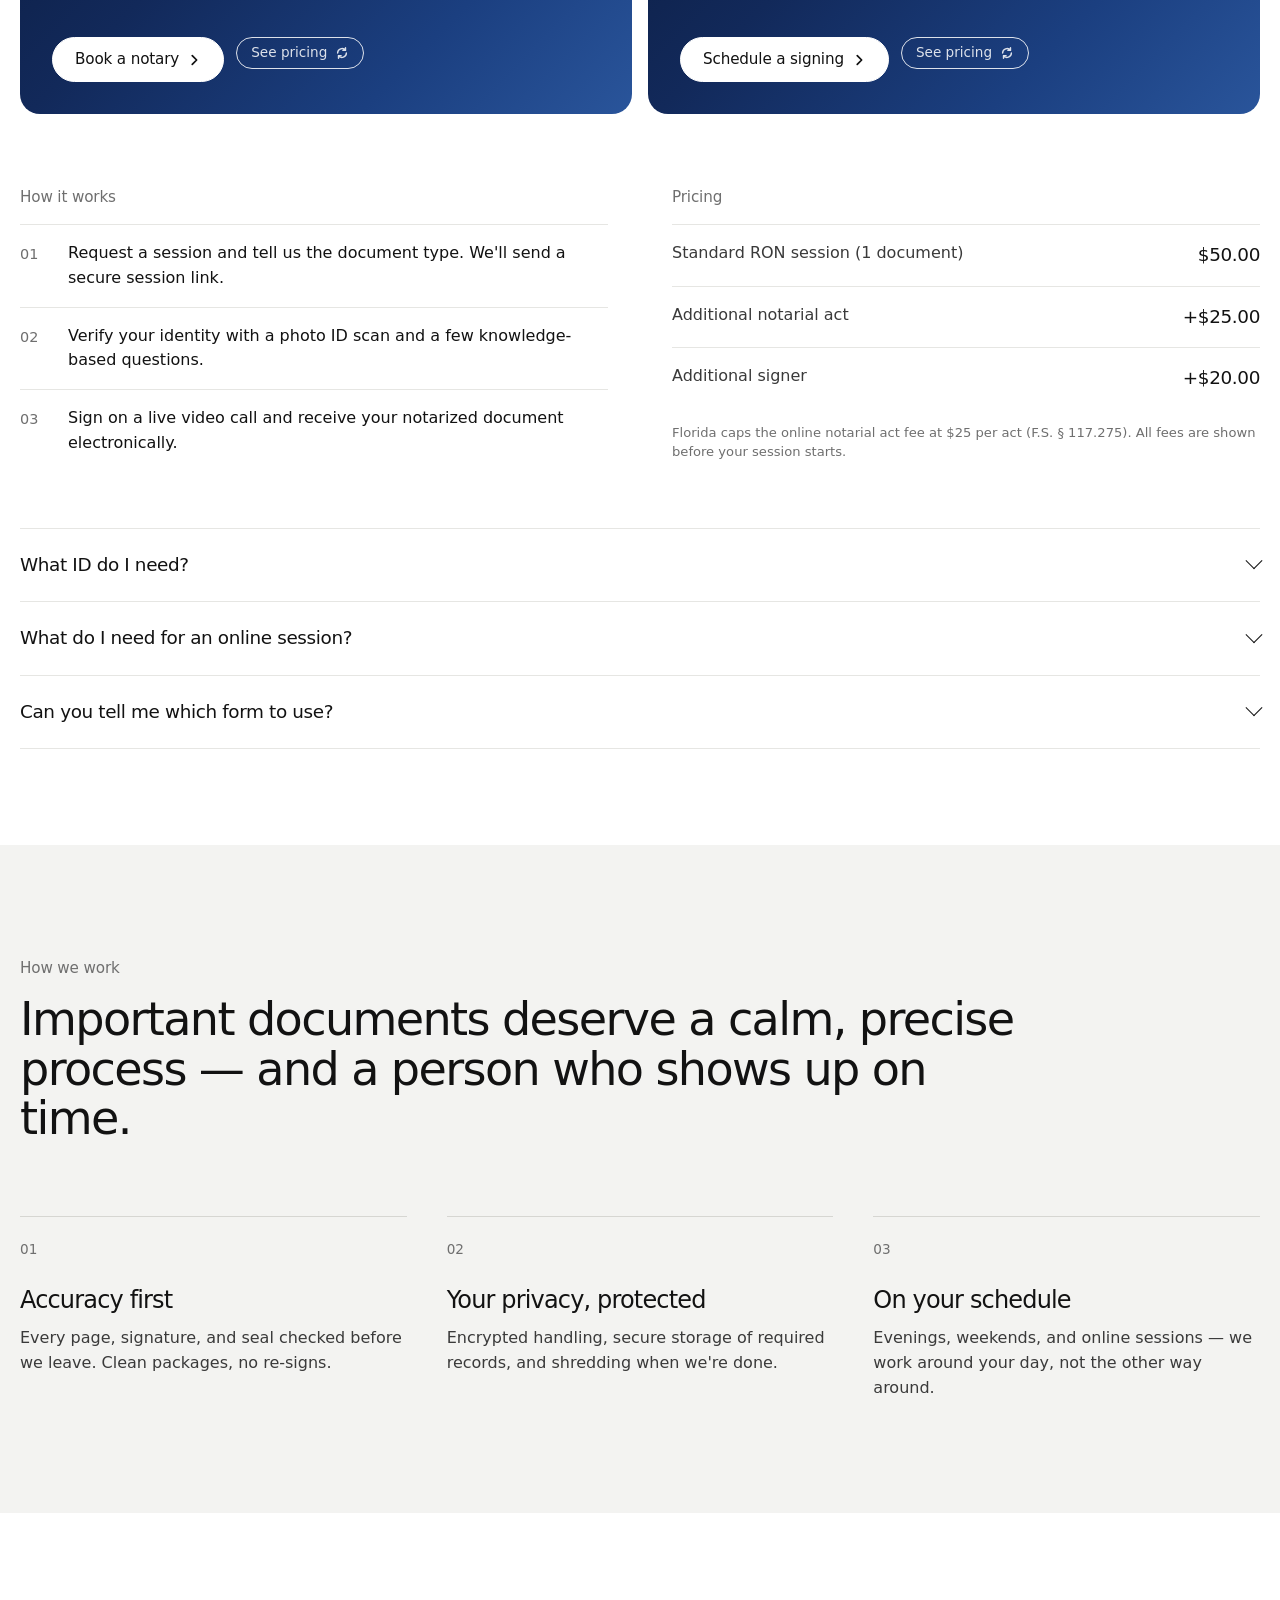
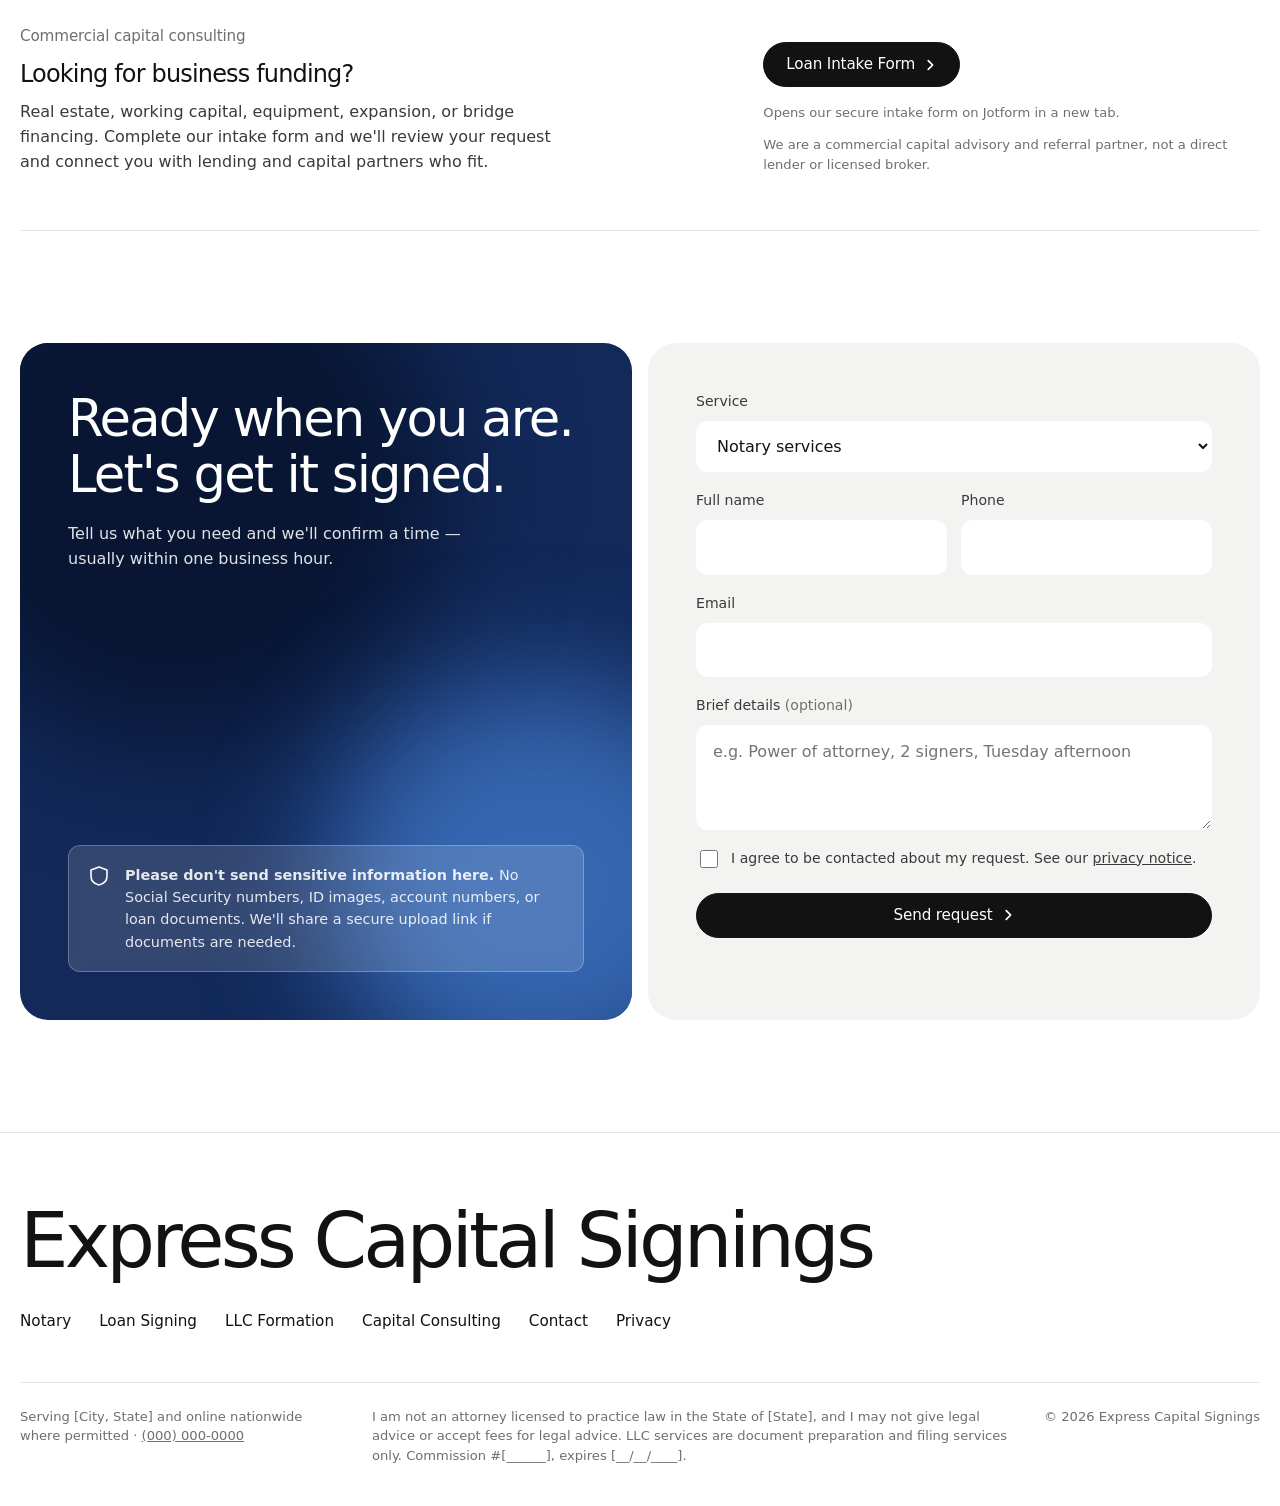
==== commit aab6d20c: "Notary tab: RON and loan signing flip cards side by side Co-Authored-By: Claude Opus 5.5 <noreply@an" ====
--- a/index.html
+++ b/index.html
@@ -98,7 +98,7 @@
         <!-- ============ NOTARY ============ -->
         <div class="panel" role="tabpanel" id="panel-notary" aria-labelledby="tab-notary" tabindex="0">
           <!-- Flip cards: front = service, back = pricing. Toggled by js/main.js -->
-          <div class="cards cards-1">
+          <div class="cards cards-2">
             <article class="flip" aria-label="Remote Online Notarization">
               <div class="flip-inner">
                 <div class="card card-grad face front">
@@ -120,6 +120,34 @@
                     <div><dt>Additional notarial acts in same session</dt><dd>+$25.00 per act</dd></div>
                     <div><dt>Additional signers <small>Includes KBA &amp; ID verification</small></dt><dd>+$20.00 per person</dd></div>
                   </dl>
+                  <button class="flip-btn" type="button">Back to details <svg aria-hidden="true" viewBox="0 0 16 16"><path d="M3 8a5 5 0 0 1 9-3M13 8a5 5 0 0 1-9 3M12 2v3H9M4 14v-3h3"/></svg></button>
+                </div>
+              </div>
+            </article>
+
+            <article class="flip" aria-label="Remote Loan Signing Packages">
+              <div class="flip-inner">
+                <div class="card card-grad face front">
+                  <h3 class="card-head">Closings done right the first time.</h3>
+                  <p class="card-intro">Certified loan signing agent for title companies, lenders, and signing services — accurate, on time, and returned clean.</p>
+                  <h4>Remote Loan Signing Packages</h4>
+                  <p>For title companies, lenders, and real estate buyers and sellers requiring full real estate closing execution via Remote Online Notarization.</p>
+                  <div class="card-actions">
+                    <a class="btn btn-light" href="#request" data-service="loan-signing">Schedule a signing <svg class="chev" aria-hidden="true" viewBox="0 0 16 16"><path d="M6 3l5 5-5 5"/></svg></a>
+                    <button class="flip-btn" type="button">See pricing <svg aria-hidden="true" viewBox="0 0 16 16"><path d="M3 8a5 5 0 0 1 9-3M13 8a5 5 0 0 1-9 3M12 2v3H9M4 14v-3h3"/></svg></button>
+                  </div>
+                </div>
+                <div class="card card-grad face back">
+                  <span class="card-num">Standard remote loan signing package</span>
+                  <p class="price"><span class="price-pre">Starting at</span>$250.00</p>
+                  <ul>
+                    <li>Document review &amp; pre-tagging</li>
+                    <li>Multi-party session coordination</li>
+                    <li>Signer credential analysis &amp; KBA identity verification</li>
+                    <li>Live video signing guidance</li>
+                    <li>Notarial acts (up to statutory limits)</li>
+                    <li>Secure digital package return / scan-backs to title</li>
+                  </ul>
                   <button class="flip-btn" type="button">Back to details <svg aria-hidden="true" viewBox="0 0 16 16"><path d="M3 8a5 5 0 0 1 9-3M13 8a5 5 0 0 1-9 3M12 2v3H9M4 14v-3h3"/></svg></button>
                 </div>
               </div>
--- a/css/styles.css
+++ b/css/styles.css
@@ -140,6 +140,7 @@
 .cards { display: grid; grid-template-columns: repeat(3, 1fr); gap: 16px; margin-bottom: 72px; }
 .cards-1 { grid-template-columns: 1fr; }.cards-1 .card { min-height: 300px; }
 .cards-1 .card p { max-width: 640px; }
+.cards-2 { grid-template-columns: repeat(2, 1fr); }
 .card {
   position: relative; overflow: hidden; isolation: isolate;
   background: var(--surface); border-radius: var(--r); padding: 32px;
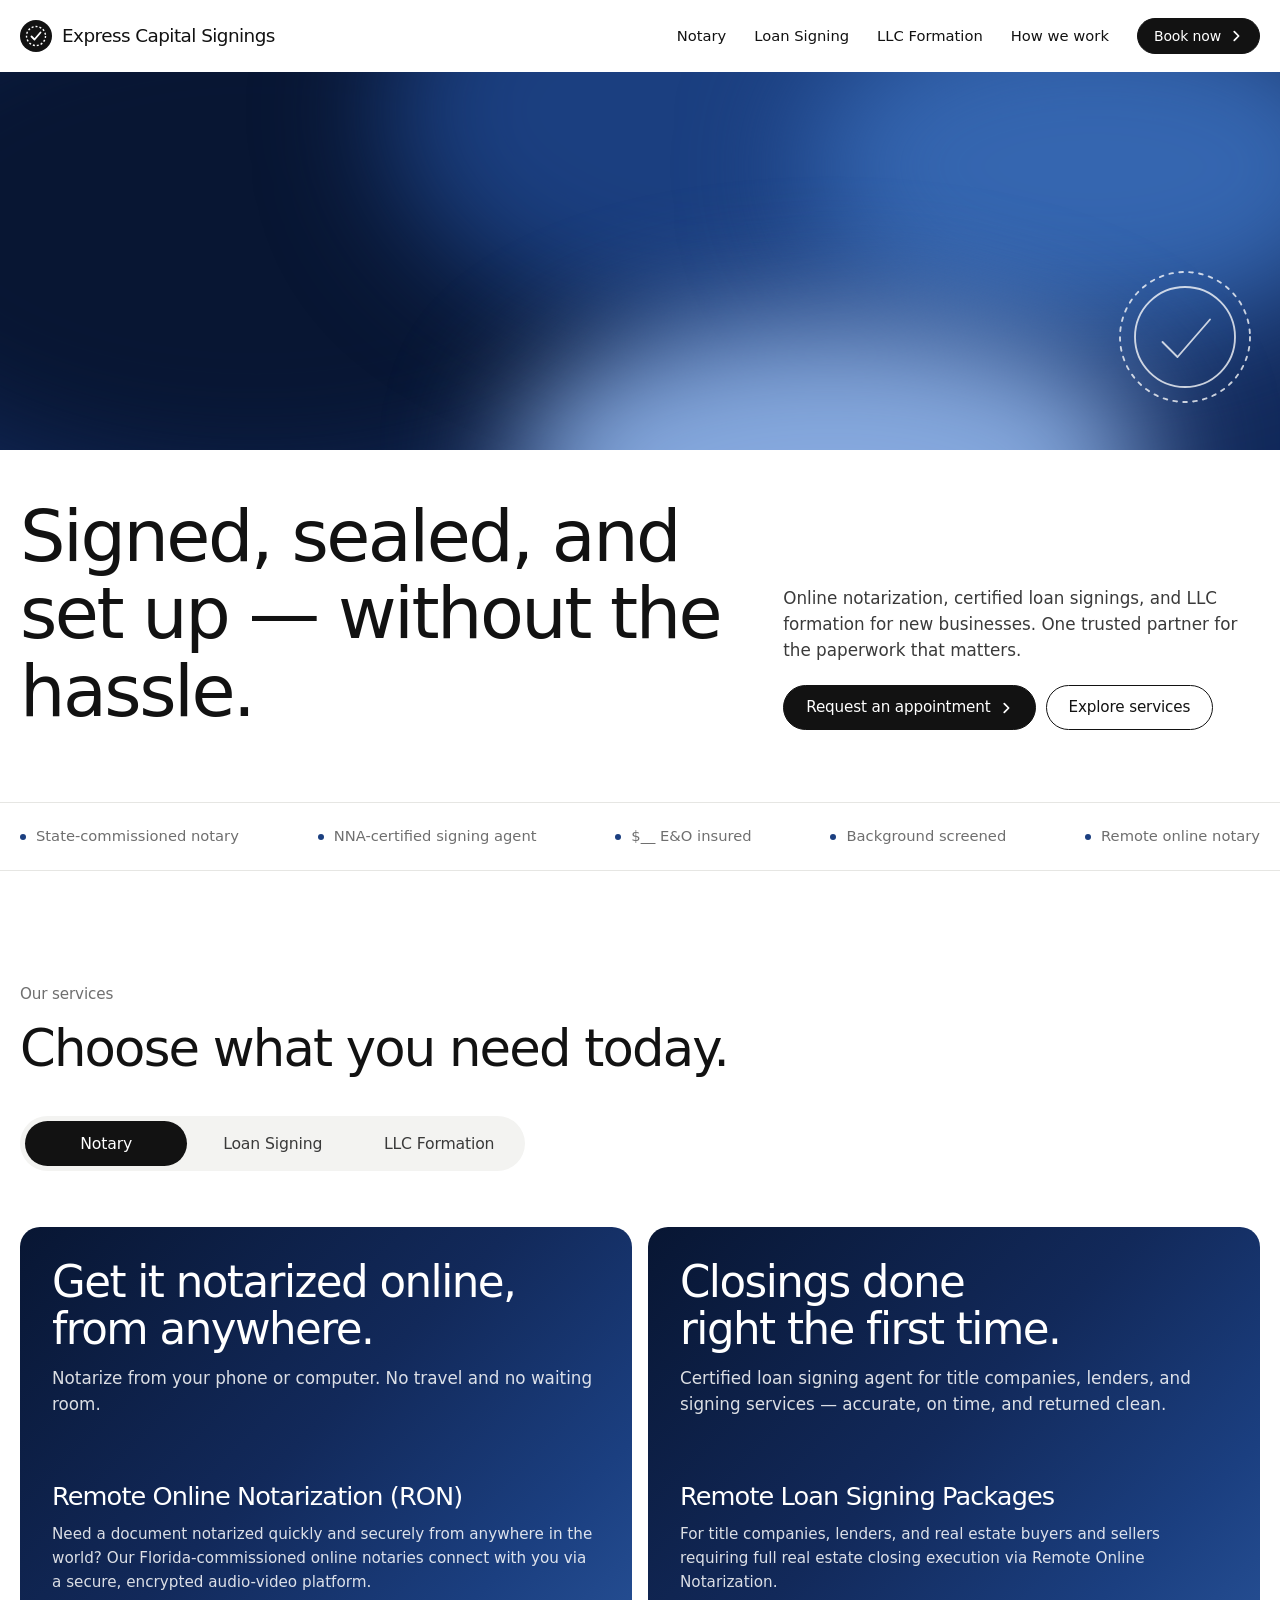
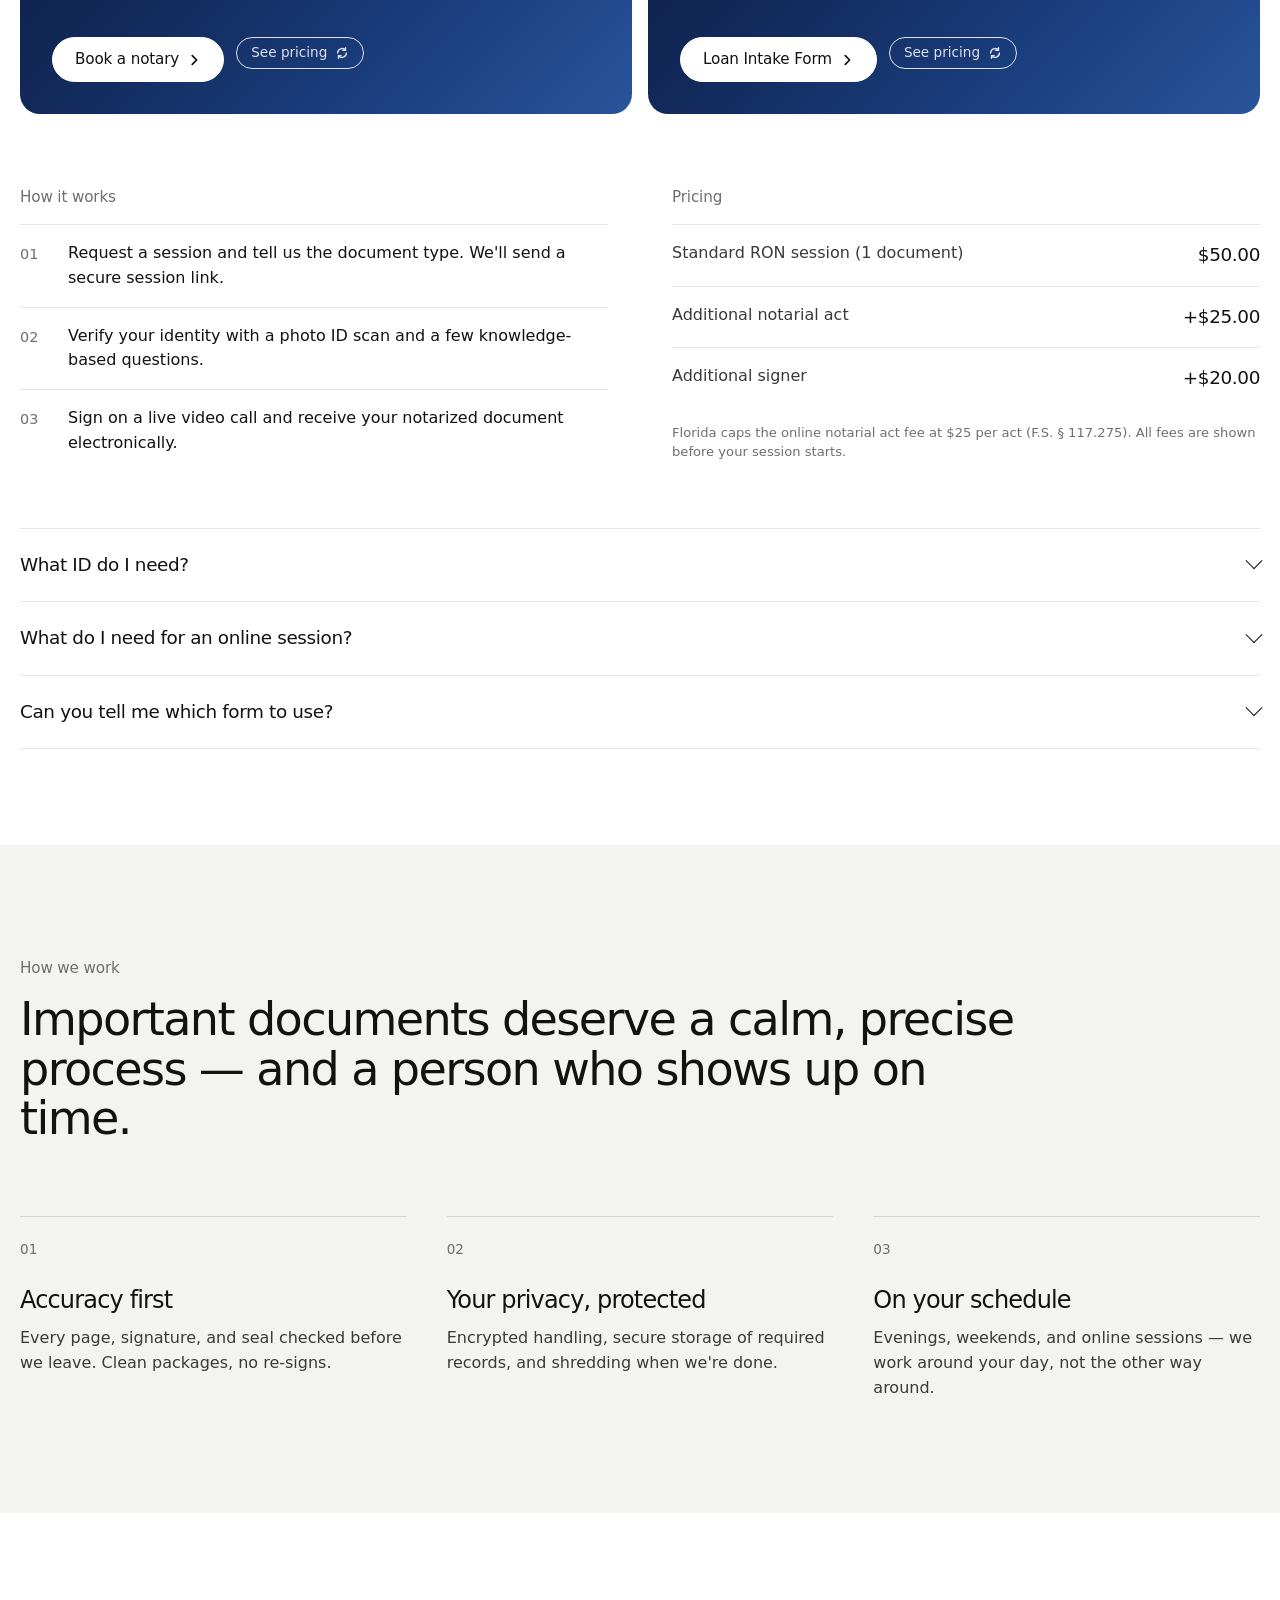
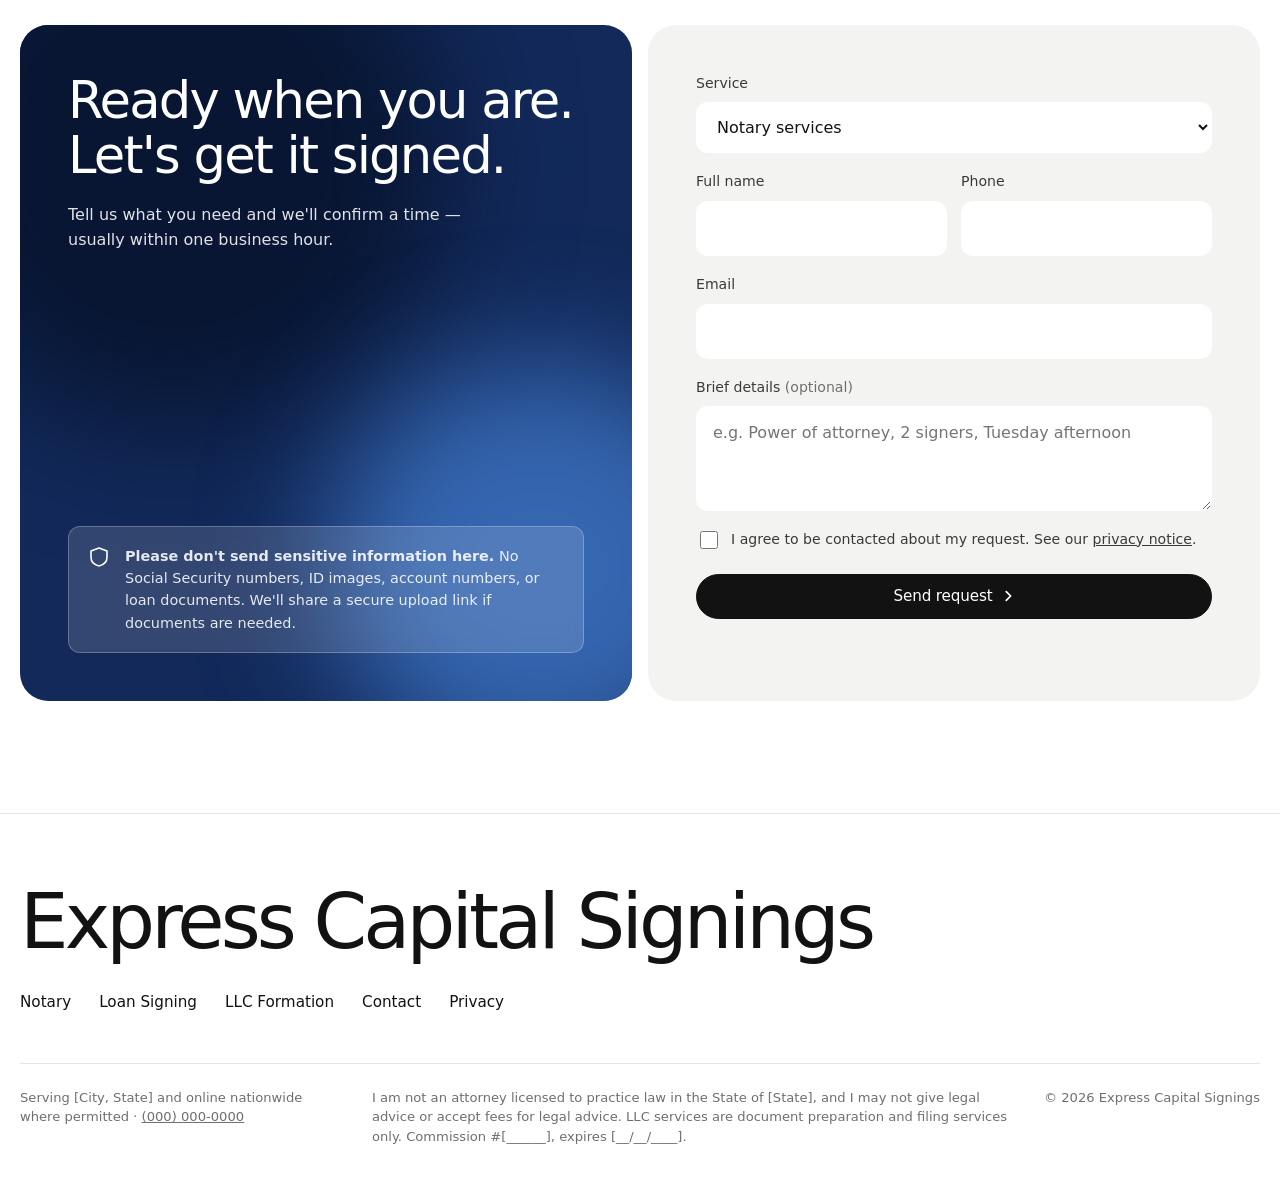
==== commit addf7b50: "Loan signing card on Notary tab links to the loan intake form; remove capital section Co-Authored-By" ====
--- a/index.html
+++ b/index.html
@@ -133,7 +133,7 @@
                   <h4>Remote Loan Signing Packages</h4>
                   <p>For title companies, lenders, and real estate buyers and sellers requiring full real estate closing execution via Remote Online Notarization.</p>
                   <div class="card-actions">
-                    <a class="btn btn-light" href="#request" data-service="loan-signing">Schedule a signing <svg class="chev" aria-hidden="true" viewBox="0 0 16 16"><path d="M6 3l5 5-5 5"/></svg></a>
+                    <a class="btn btn-light" href="https://form.jotform.com/263188636983070" target="_blank" rel="noopener noreferrer">Loan Intake Form <svg class="chev" aria-hidden="true" viewBox="0 0 16 16"><path d="M6 3l5 5-5 5"/></svg></a>
                     <button class="flip-btn" type="button">See pricing <svg aria-hidden="true" viewBox="0 0 16 16"><path d="M3 8a5 5 0 0 1 9-3M13 8a5 5 0 0 1-9 3M12 2v3H9M4 14v-3h3"/></svg></button>
                   </div>
                 </div>
@@ -281,24 +281,6 @@
       </div>
     </section>
 
-    <!-- ============ CAPITAL CONSULTING ============ -->
-    <section id="capital" class="capital" aria-labelledby="capital-title">
-      <div class="container capital-inner">
-        <div>
-          <p class="label">Commercial capital consulting</p>
-          <h2 id="capital-title">Looking for business funding?</h2>
-          <p class="capital-lede">Real estate, working capital, equipment, expansion, or bridge financing. Complete our intake form and we'll review your request and connect you with lending and capital partners who fit.</p>
-        </div>
-        <div class="capital-action">
-          <a class="btn btn-dark" href="https://form.jotform.com/263188636983070" target="_blank" rel="noopener noreferrer">Loan Intake Form
-            <svg class="chev" aria-hidden="true" viewBox="0 0 16 16"><path d="M6 3l5 5-5 5"/></svg>
-          </a>
-          <p class="fine">Opens our secure intake form on Jotform in a new tab.</p>
-          <p class="fine">We are a commercial capital advisory and referral partner, not a direct lender or licensed broker.</p>
-        </div>
-      </div>
-    </section>
-
     <!-- ============ REQUEST ============ -->
     <section id="request" class="request" aria-labelledby="request-title">
       <div class="container request-inner">
@@ -367,7 +349,6 @@
           <a href="#notary">Notary</a>
           <a href="#loan-signing">Loan Signing</a>
           <a href="#llc-formation">LLC Formation</a>
-          <a href="#capital">Capital Consulting</a>
           <a href="#request">Contact</a>
           <a href="privacy.html">Privacy</a>
         </nav>
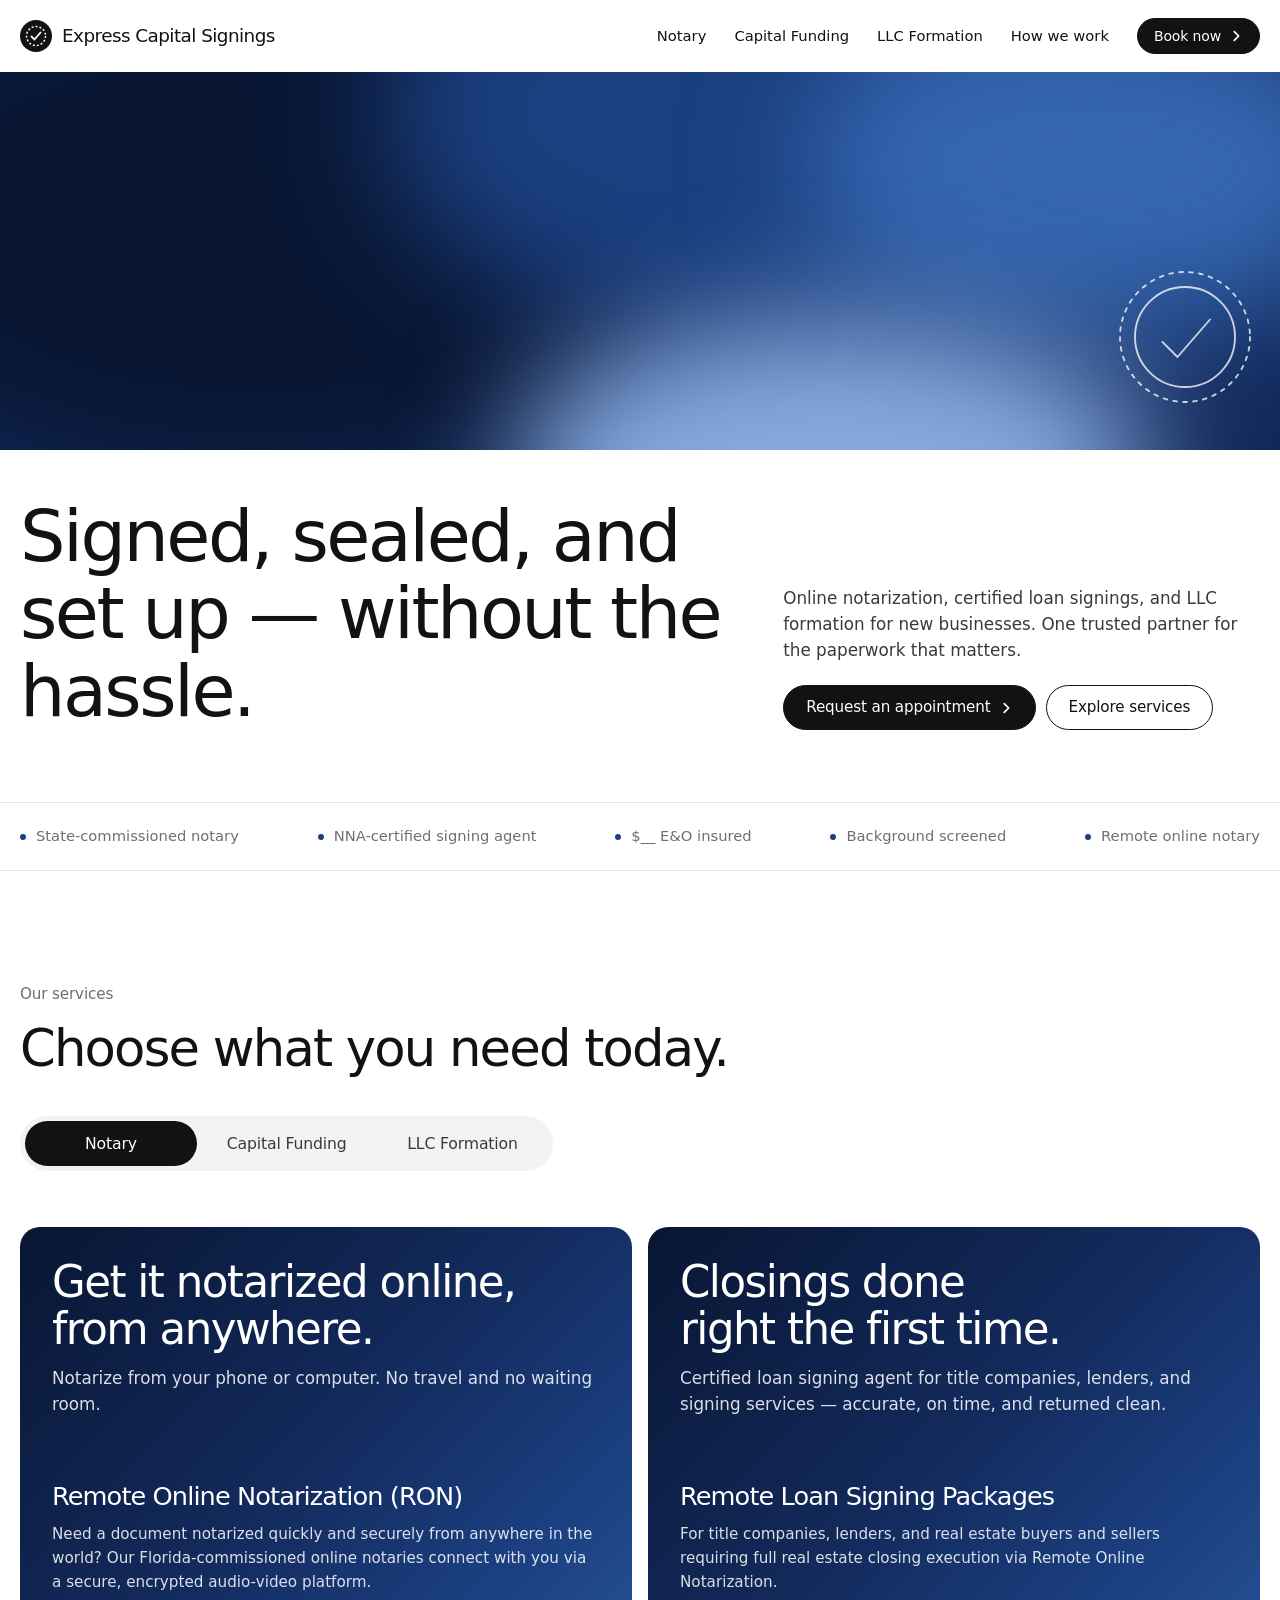
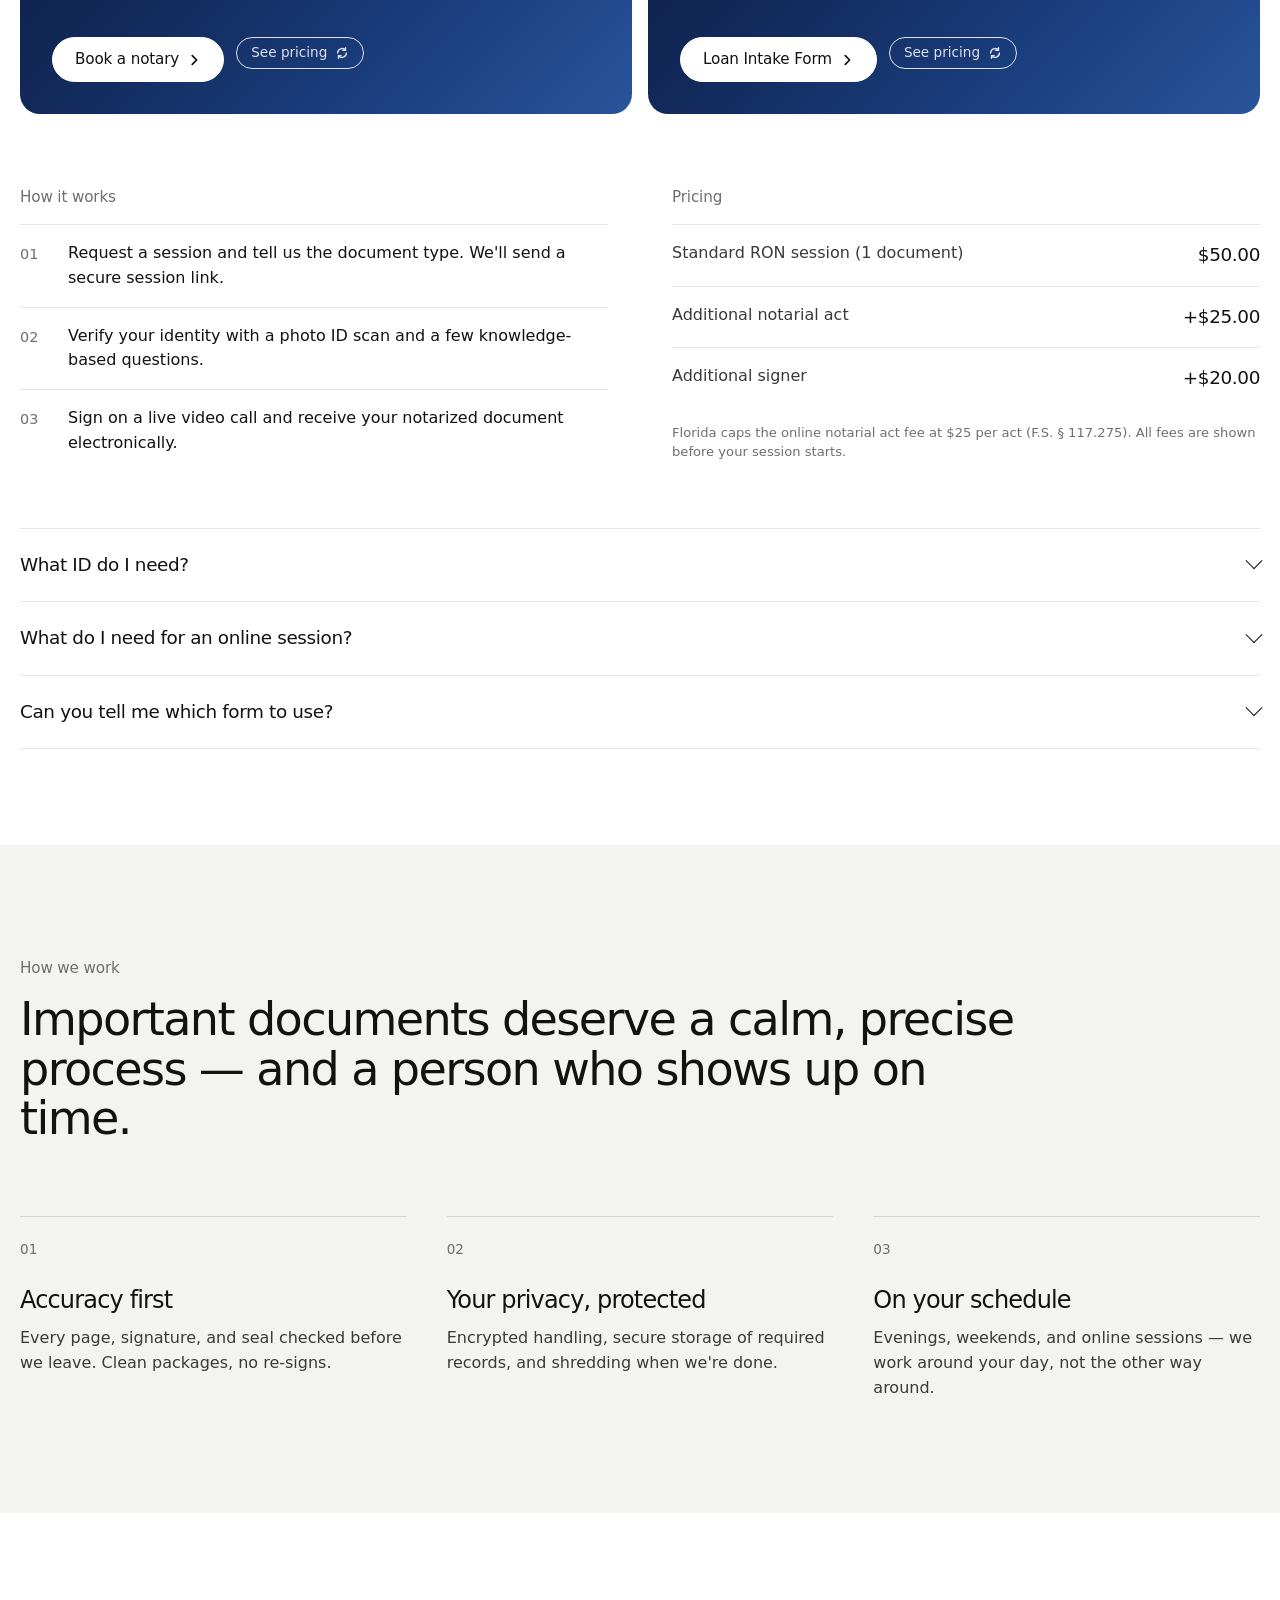
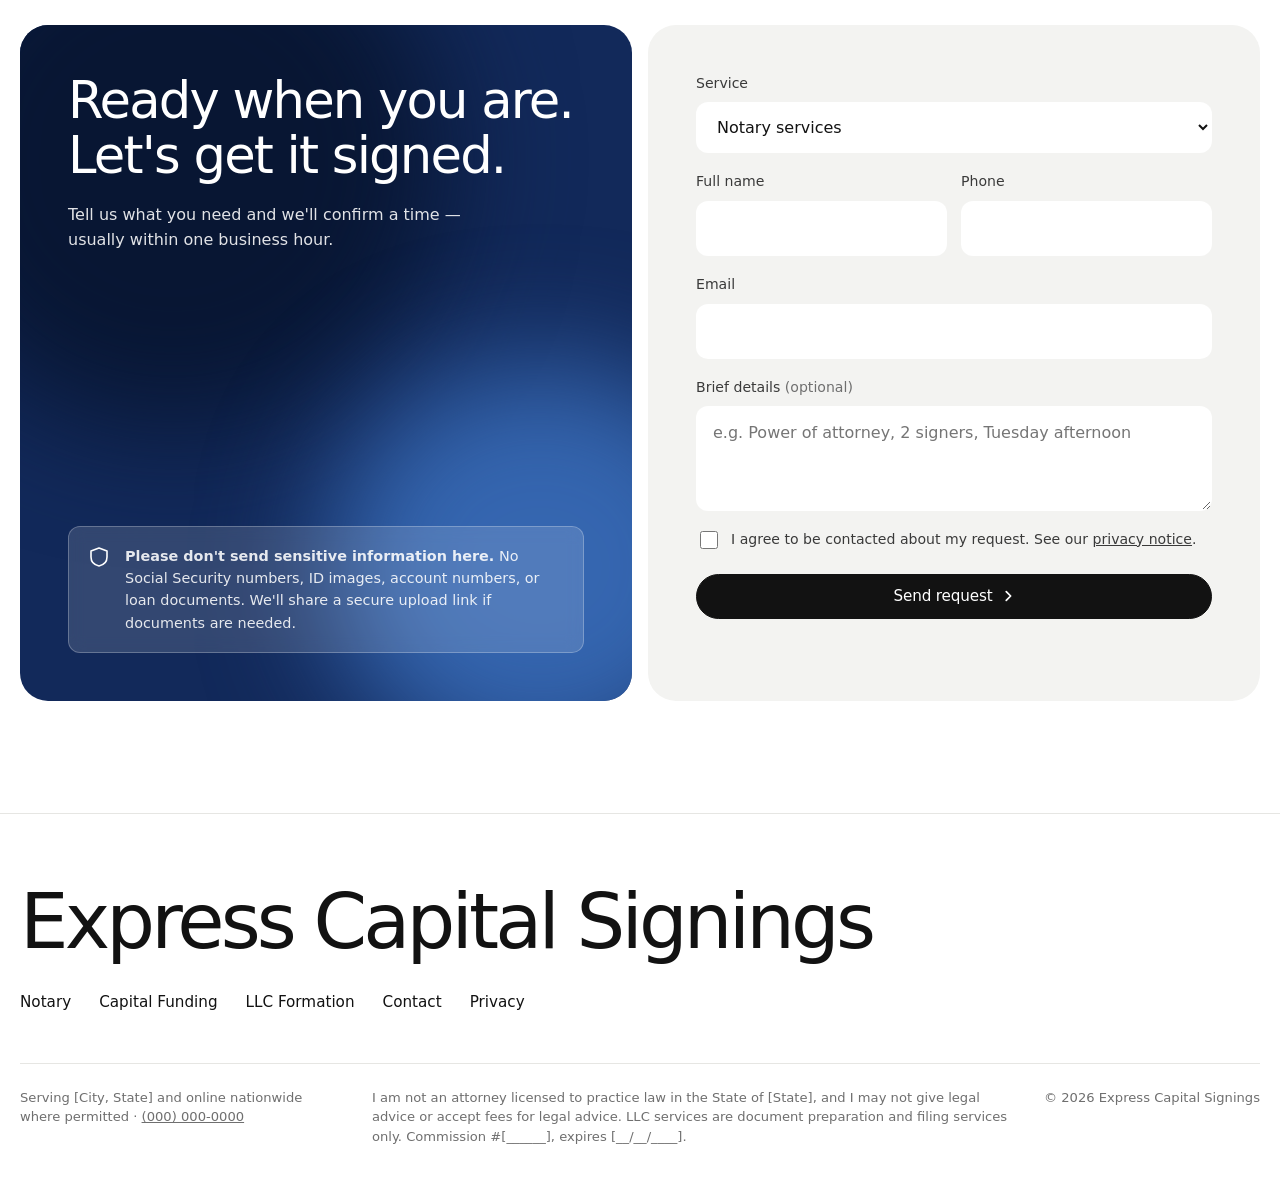
==== commit e6d726ae: "Rename Loan Signing tab to Capital Funding Co-Authored-By: Claude Opus 5.5 <noreply@anthropic.com>" ====
--- a/index.html
+++ b/index.html
@@ -33,7 +33,7 @@
       </a>
       <nav class="header-nav" aria-label="Primary">
         <a href="#notary">Notary</a>
-        <a href="#loan-signing">Loan Signing</a>
+        <a href="#capital-funding">Capital Funding</a>
         <a href="#llc-formation">LLC Formation</a>
         <a href="#how-we-work">How we work</a>
         <a class="btn btn-dark btn-small" href="#request">Book now
@@ -91,7 +91,7 @@
 
         <div class="tabs" role="tablist" aria-label="Our services">
           <button class="tab" role="tab" id="tab-notary" aria-controls="panel-notary" aria-selected="true" data-slug="notary">Notary</button>
-          <button class="tab" role="tab" id="tab-loan" aria-controls="panel-loan" aria-selected="false" tabindex="-1" data-slug="loan-signing">Loan Signing</button>
+          <button class="tab" role="tab" id="tab-loan" aria-controls="panel-loan" aria-selected="false" tabindex="-1" data-slug="capital-funding">Capital Funding</button>
           <button class="tab" role="tab" id="tab-llc" aria-controls="panel-llc" aria-selected="false" tabindex="-1" data-slug="llc-formation">LLC Formation</button>
         </div>
 
@@ -347,7 +347,7 @@
         <p class="footer-mark">Express Capital Signings</p>
         <nav class="footer-nav" aria-label="Footer">
           <a href="#notary">Notary</a>
-          <a href="#loan-signing">Loan Signing</a>
+          <a href="#capital-funding">Capital Funding</a>
           <a href="#llc-formation">LLC Formation</a>
           <a href="#request">Contact</a>
           <a href="privacy.html">Privacy</a>
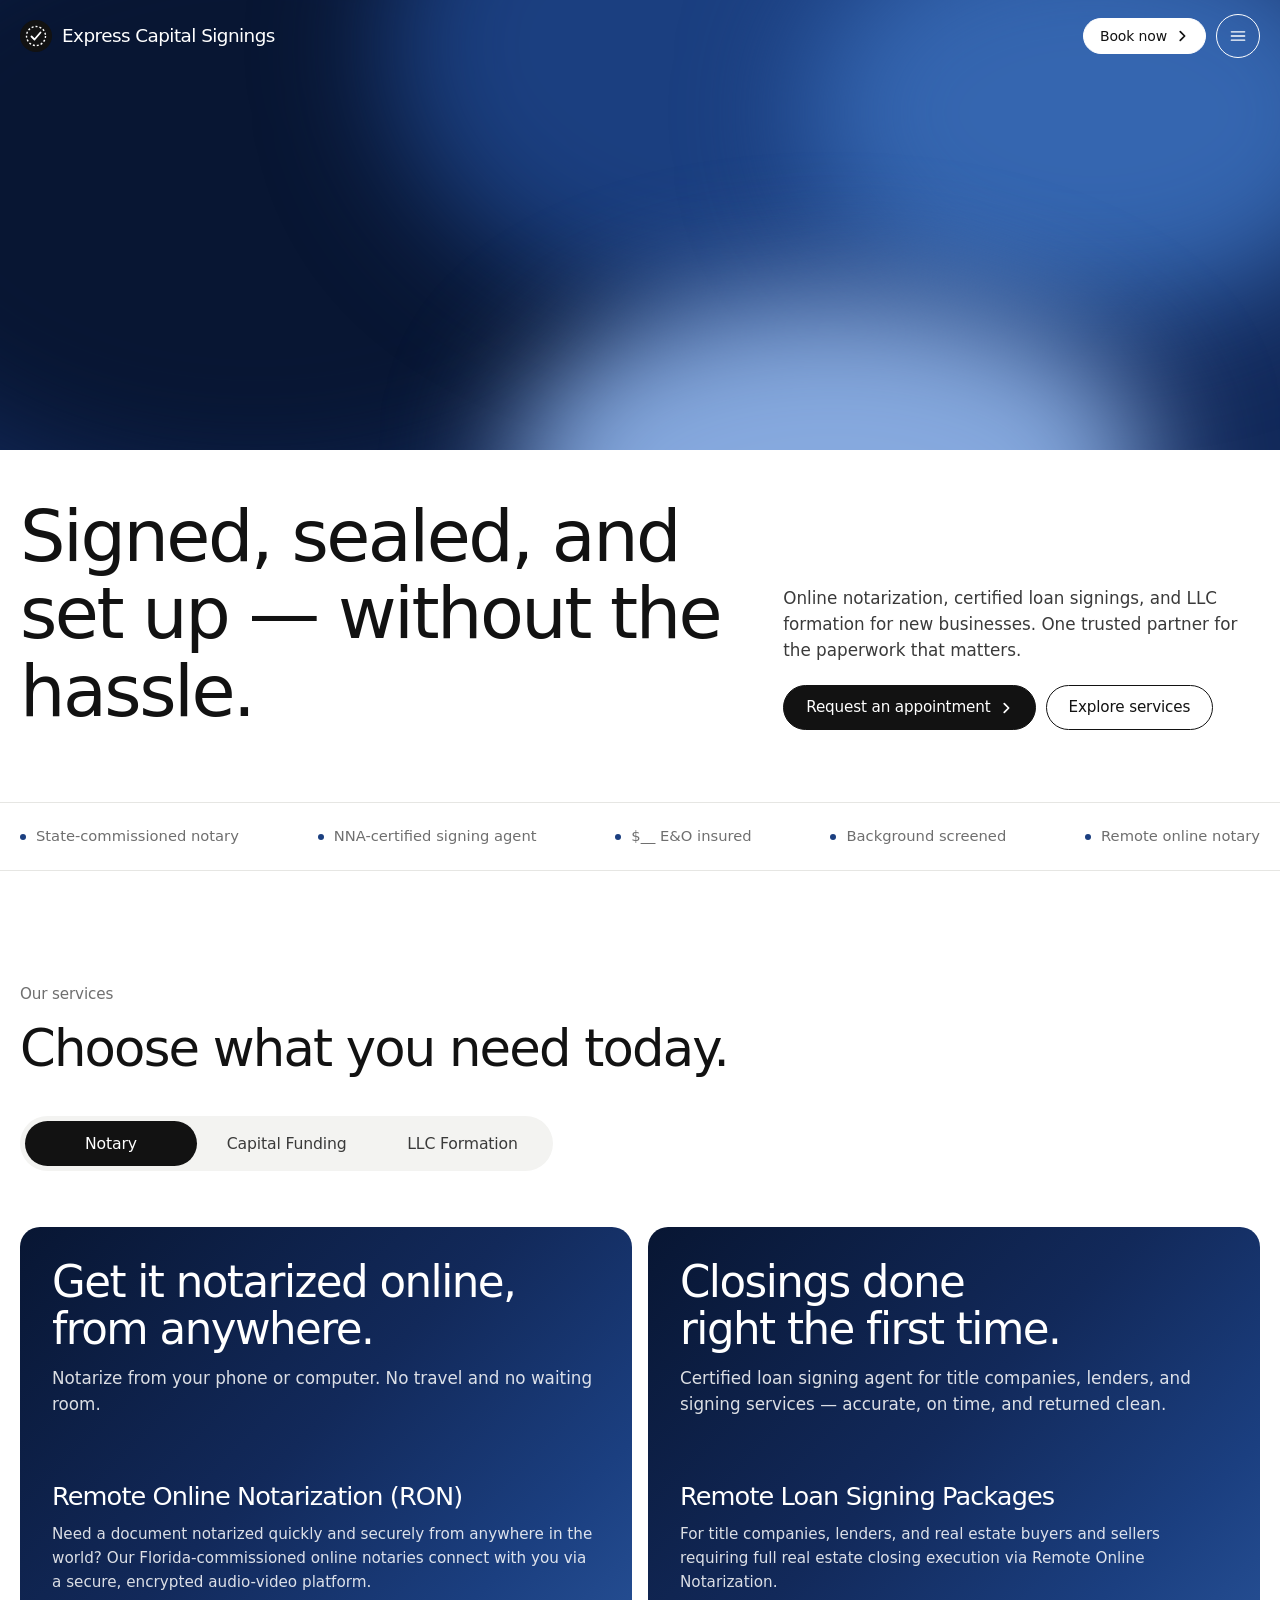
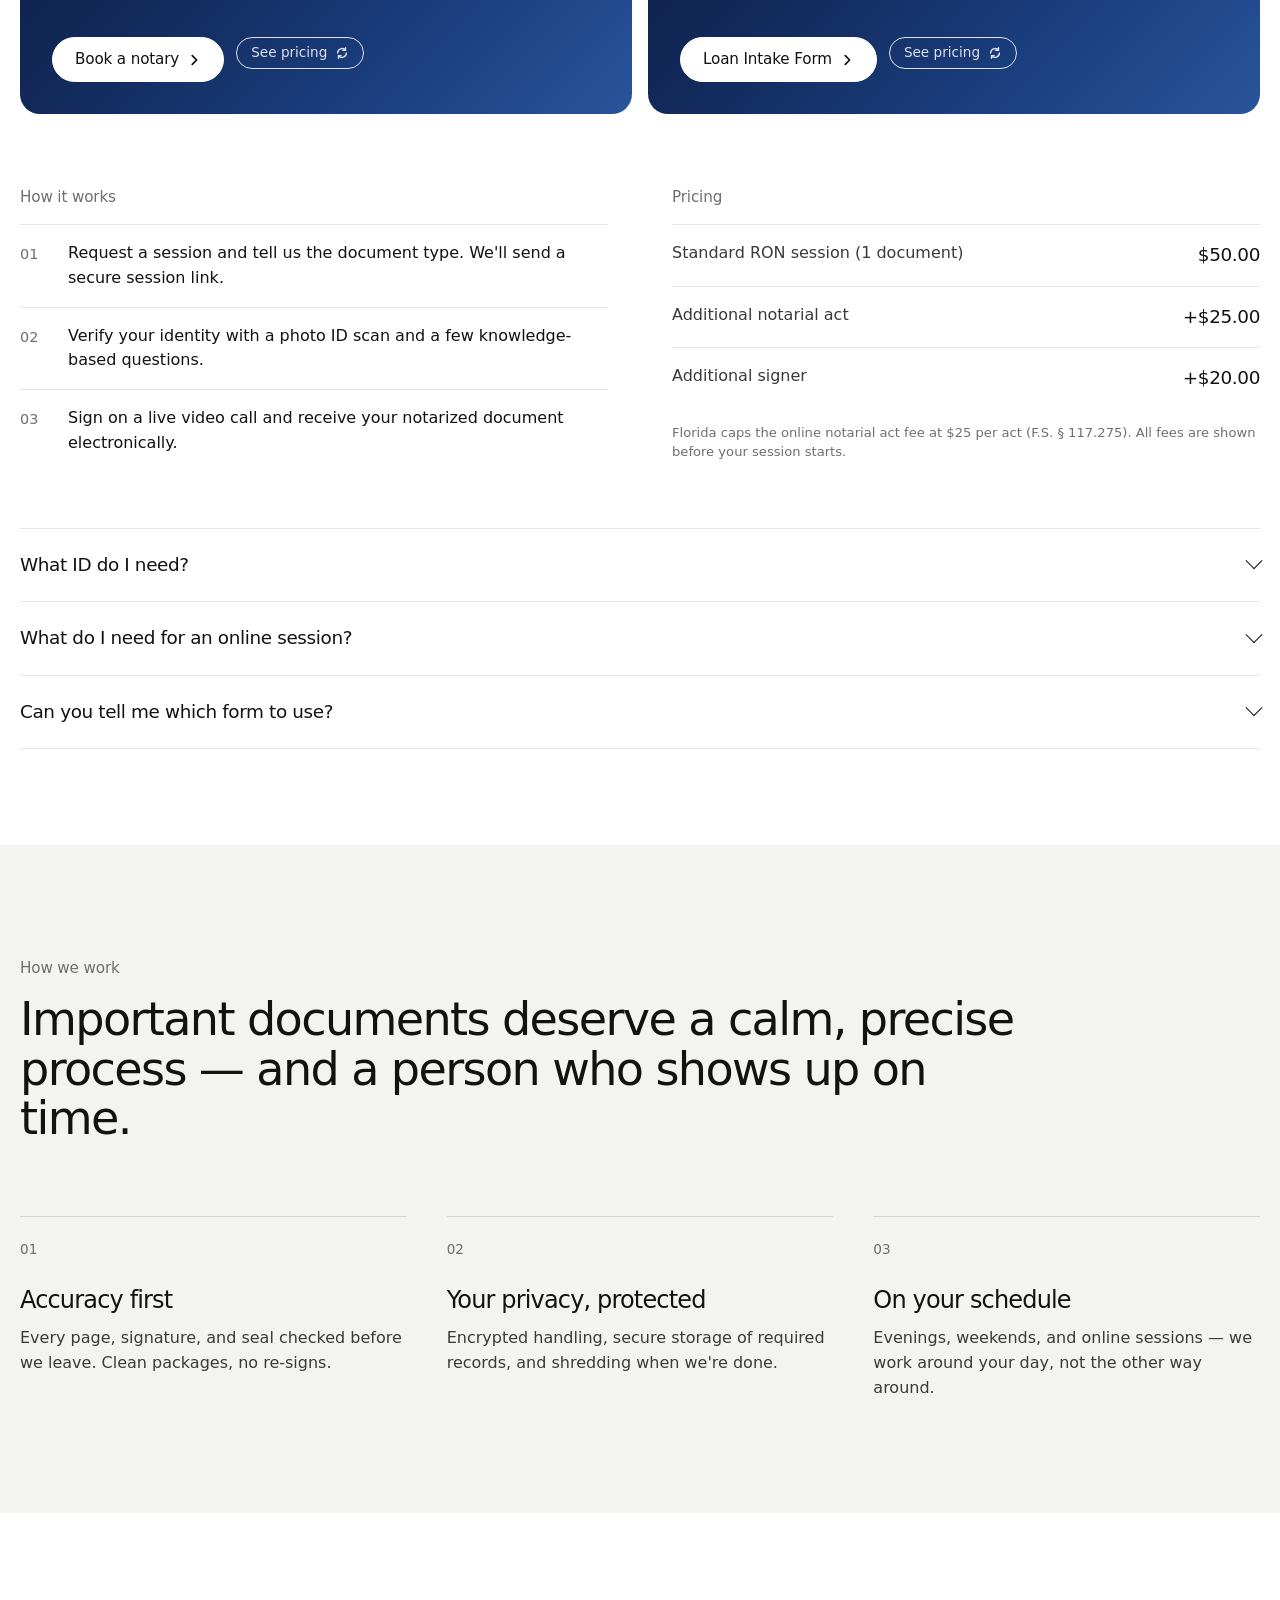
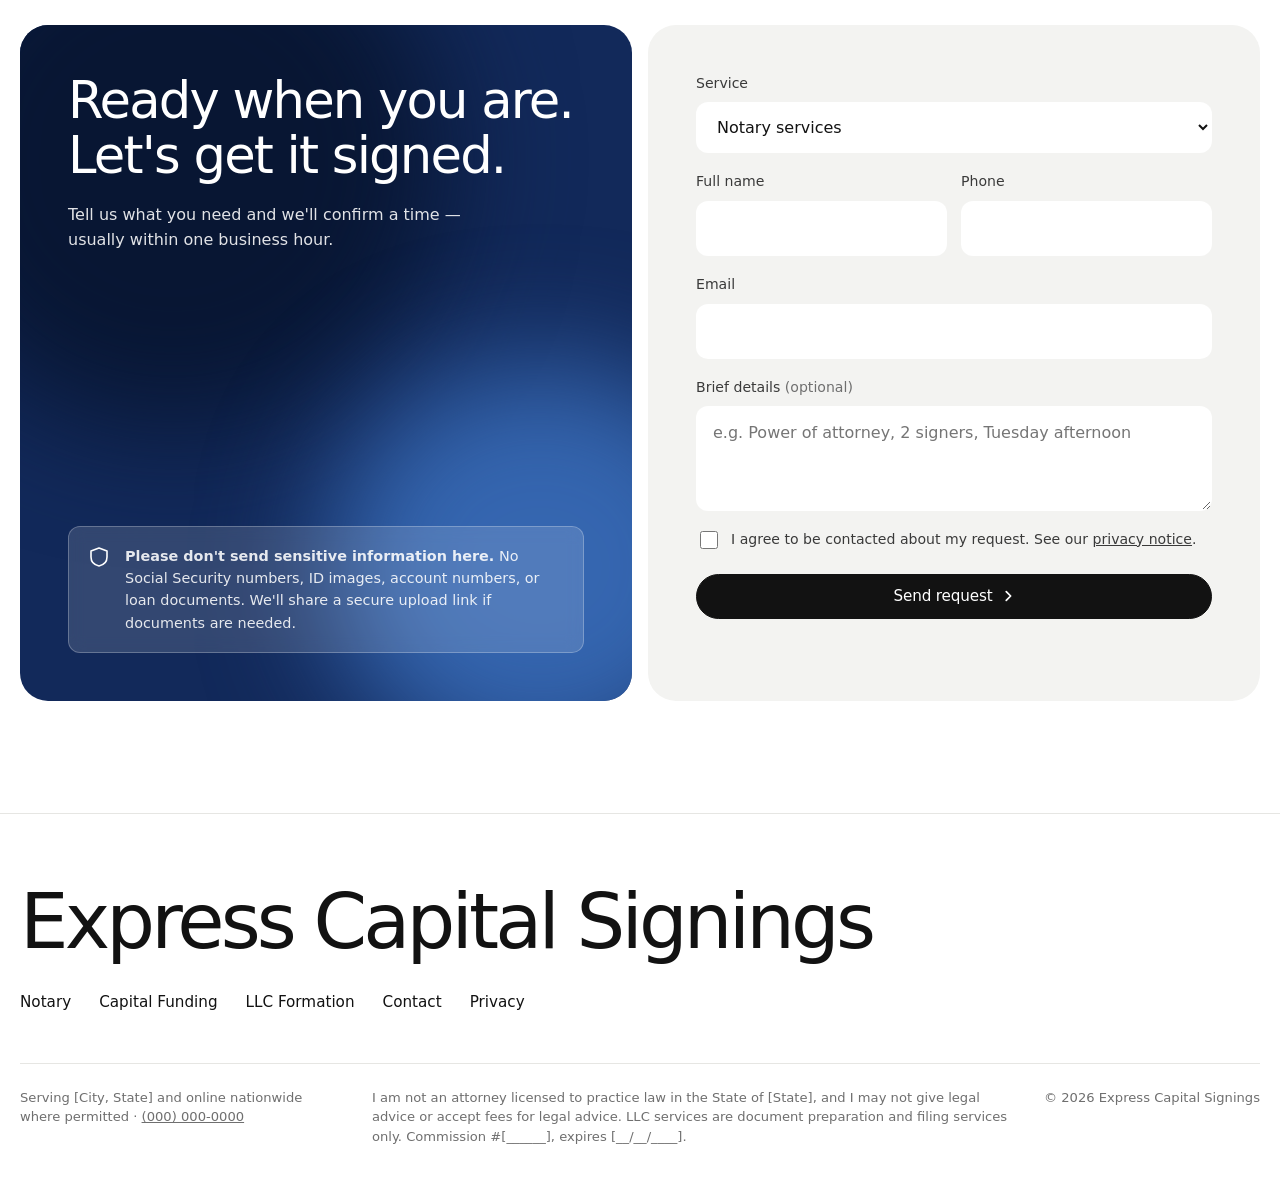
==== commit b916a009: "Header over the hero gradient with a hamburger menu; remove hero check mark Also keep the request fo" ====
--- a/index.html
+++ b/index.html
@@ -31,15 +31,21 @@
         <img src="assets/logo-placeholder.svg" alt="" width="32" height="32" class="brand-logo">
         <span class="brand-name">Express Capital Signings</span>
       </a>
-      <nav class="header-nav" aria-label="Primary">
-        <a href="#notary">Notary</a>
-        <a href="#capital-funding">Capital Funding</a>
-        <a href="#llc-formation">LLC Formation</a>
-        <a href="#how-we-work">How we work</a>
-        <a class="btn btn-dark btn-small" href="#request">Book now
+      <div class="header-actions">
+        <a class="btn btn-small header-book" href="#request">Book now
           <svg class="chev" aria-hidden="true" viewBox="0 0 16 16"><path d="M6 3l5 5-5 5"/></svg>
         </a>
-      </nav>
+        <button class="menu-toggle" type="button" aria-expanded="false" aria-controls="site-menu" aria-label="Open menu">
+          <svg aria-hidden="true" viewBox="0 0 24 24"><path class="bar1" d="M4 7h16"/><path class="bar2" d="M4 12h16"/><path class="bar3" d="M4 17h16"/></svg>
+        </button>
+        <nav class="site-menu" id="site-menu" aria-label="Primary" hidden>
+          <a href="#notary">Notary</a>
+          <a href="#capital-funding">Capital Funding</a>
+          <a href="#llc-formation">LLC Formation</a>
+          <a href="#how-we-work">How we work</a>
+          <a href="#request">Book now</a>
+        </nav>
+      </div>
     </div>
   </header>
 
@@ -49,9 +55,6 @@
       <div class="container">
         <div class="hero-visual hero-bleed" aria-hidden="true">
           <span class="blob b1"></span><span class="blob b2"></span><span class="blob b3"></span><span class="blob b4"></span>
-          <div class="hero-seal">
-            <svg viewBox="0 0 120 120"><circle cx="60" cy="60" r="52"/><circle cx="60" cy="60" r="40"/><path d="M42 64l12 12 26-30"/></svg>
-          </div>
         </div>
         <div class="hero-copy">
           <h1 id="hero-title">Signed, sealed, and set up — without the hassle.</h1>
@@ -91,7 +94,7 @@
 
         <div class="tabs" role="tablist" aria-label="Our services">
           <button class="tab" role="tab" id="tab-notary" aria-controls="panel-notary" aria-selected="true" data-slug="notary">Notary</button>
-          <button class="tab" role="tab" id="tab-loan" aria-controls="panel-loan" aria-selected="false" tabindex="-1" data-slug="capital-funding">Capital Funding</button>
+          <button class="tab" role="tab" id="tab-loan" aria-controls="panel-loan" aria-selected="false" tabindex="-1" data-slug="capital-funding" data-service="loan-signing">Capital Funding</button>
           <button class="tab" role="tab" id="tab-llc" aria-controls="panel-llc" aria-selected="false" tabindex="-1" data-slug="llc-formation">LLC Formation</button>
         </div>
 
--- a/css/styles.css
+++ b/css/styles.css
@@ -69,14 +69,36 @@
 .chev { width: 14px; height: 14px; fill: none; stroke: currentColor; stroke-width: 2; stroke-linecap: round; stroke-linejoin: round; }
 
 /* ---------- Header ---------- */
-.site-header { position: sticky; top: 0; z-index: 50; background: rgba(255,255,255,.88); backdrop-filter: saturate(1.4) blur(12px); }
+/* Header floats over the hero gradient (white text), then turns solid once you scroll past it */
+html { scroll-padding-top: 80px; }
+.site-header { position: fixed; top: 0; left: 0; right: 0; z-index: 50; color: #fff; transition: background .25s, color .25s, box-shadow .25s; }
+.site-header.is-scrolled { background: rgba(255,255,255,.92); backdrop-filter: saturate(1.4) blur(12px); -webkit-backdrop-filter: saturate(1.4) blur(12px); color: var(--ink); box-shadow: 0 1px 0 var(--line, rgba(0,0,0,.08)); }
+.site-header :focus-visible { outline-color: currentColor; }
 .header-inner { display: flex; align-items: center; justify-content: space-between; height: 72px; gap: 16px; }
-.brand { display: flex; align-items: center; gap: 10px; text-decoration: none; min-width: 0; }
+.brand { display: flex; align-items: center; gap: 10px; text-decoration: none; min-width: 0; color: inherit; }
+.brand-logo { flex-shrink: 0; }
 .brand-name { font-weight: 500; font-size: 1.15rem; letter-spacing: -0.03em; white-space: nowrap; overflow: hidden; text-overflow: ellipsis; }
-.header-nav { display: flex; align-items: center; gap: 28px; }
-.header-nav a:not(.btn) { text-decoration: none; font-size: .92rem; font-weight: 500; color: var(--ink); position: relative; }
-.header-nav a:not(.btn)::after { content: ""; position: absolute; left: 0; right: 100%; bottom: -4px; height: 1px; background: currentColor; transition: right .25s; }
-.header-nav a:not(.btn):hover::after { right: 0; }
+.header-actions { position: relative; display: flex; align-items: center; gap: 10px; flex-shrink: 0; }
+.header-book { background: #fff; color: var(--ink); border-color: #fff; }
+.header-book:hover { gap: 12px; }
+.is-scrolled .header-book { background: var(--ink); color: #fff; border-color: var(--ink); }
+.menu-toggle {
+  width: 44px; height: 44px; display: grid; place-items: center; padding: 0; cursor: pointer;
+  border-radius: 999px; border: 1px solid currentColor; background: transparent; color: inherit;
+}
+.menu-toggle svg { width: 20px; height: 20px; fill: none; stroke: currentColor; stroke-width: 1.6; stroke-linecap: round; }
+.menu-toggle path { transition: transform .2s ease, opacity .2s ease; transform-origin: 12px 12px; }
+.menu-toggle[aria-expanded="true"] .bar1 { transform: translateY(5px) rotate(45deg); }
+.menu-toggle[aria-expanded="true"] .bar2 { opacity: 0; }
+.menu-toggle[aria-expanded="true"] .bar3 { transform: translateY(-5px) rotate(-45deg); }
+.site-menu {
+  position: absolute; top: calc(100% + 12px); right: 0; min-width: 240px;
+  display: flex; flex-direction: column; padding: 8px;
+  background: #fff; color: var(--ink); border-radius: 16px; box-shadow: 0 18px 50px rgba(8,22,51,.22);
+}
+.site-menu[hidden] { display: none; }
+.site-menu a { padding: 12px 14px; border-radius: 10px; text-decoration: none; font-weight: 500; }
+.site-menu a:hover, .site-menu a:focus-visible { background: rgba(18,41,90,.07); outline: none; }
 
 /* ---------- Gradient blobs (shared by hero + CTA card) ---------- */
 .hero-visual, .request-card { position: relative; overflow: hidden; isolation: isolate; }
@@ -94,10 +116,7 @@
 .hero { padding: 0 0 72px; overflow-x: clip; }
 /* Full-bleed: the hero band breaks out of the container to span the viewport */
 .hero-bleed { width: 100vw; margin-inline: calc(50% - 50vw); }
-.hero-visual { height: clamp(260px, 42vh, 440px); border-radius: 0; background: #12295a; }
-.hero-seal { position: absolute; right: max(20px, calc((100% - 1240px) / 2)); bottom: 10%; width: clamp(90px, 12vw, 150px); opacity: .9; }
-.hero-seal svg { width: 100%; height: auto; fill: none; stroke: rgba(255,255,255,.85); stroke-width: 1.5; stroke-linecap: round; stroke-linejoin: round; }
-.hero-seal circle:first-child { stroke-dasharray: 3 5; }
+.hero-visual { height: calc(clamp(260px, 42vh, 440px) + 72px); border-radius: 0; background: #12295a; }
 .hero-copy { display: grid; grid-template-columns: 1.5fr 1fr; gap: 48px; align-items: end; margin-top: 48px; }
 .hero h1 { font-size: clamp(2.4rem, 5.6vw, 4.6rem); margin: 0; }
 .hero-side p { color: var(--ink-2); font-size: 1.05rem; }
@@ -287,7 +306,6 @@
 
 /* ---------- Responsive ---------- */
 @media (max-width: 1000px) {
-  .header-nav a:not(.btn) { display: none; }
   .hero-copy, .split, .request-inner, .principle-grid, .footer-bottom { grid-template-columns: 1fr; }
   .hero-copy { gap: 24px; }
   .split { gap: 40px; }
@@ -300,6 +318,7 @@
   .container { width: calc(100% - 32px); }
   .header-inner { height: 64px; }
   .brand-name { font-size: .92rem; letter-spacing: -0.02em; }
+  .header-book { display: none; }
   .hero { padding-bottom: 48px; }
   .hero-copy { margin-top: 32px; }
   .services, .principles, .request { padding: 72px 0; }
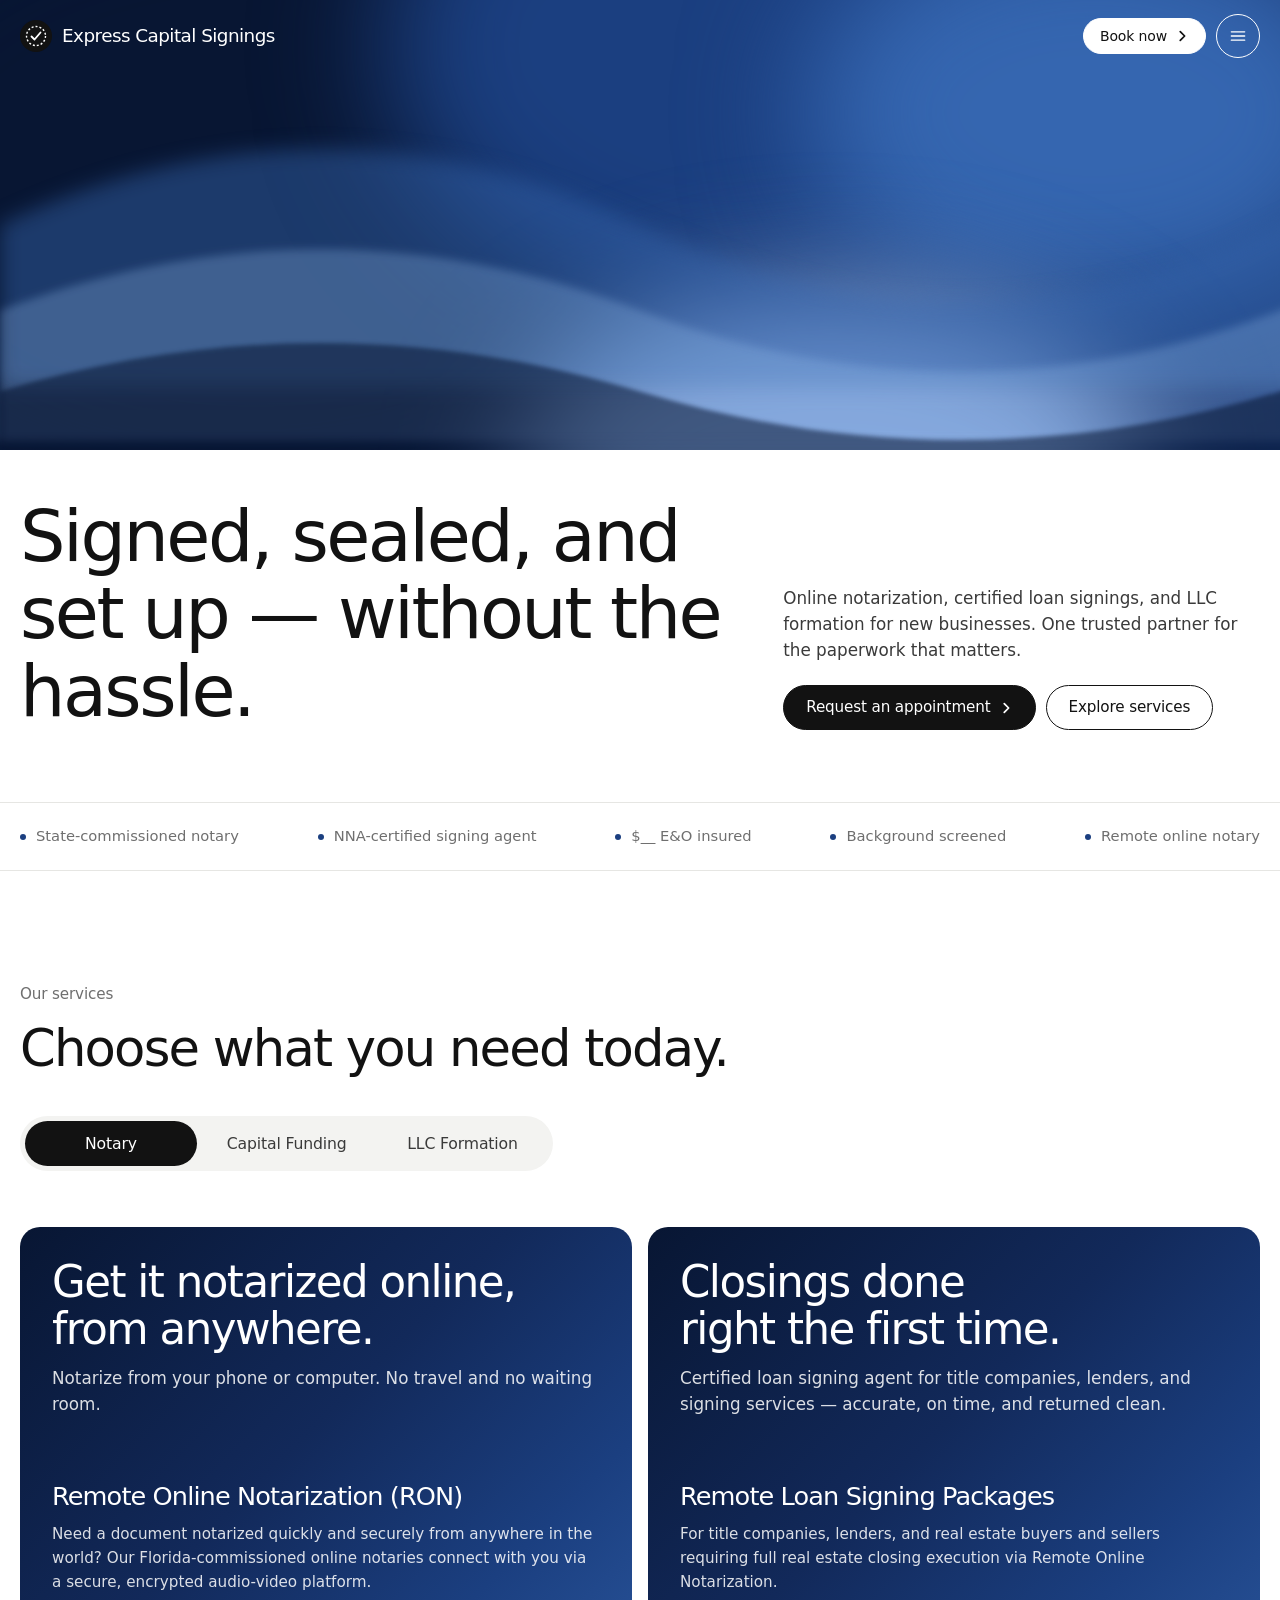
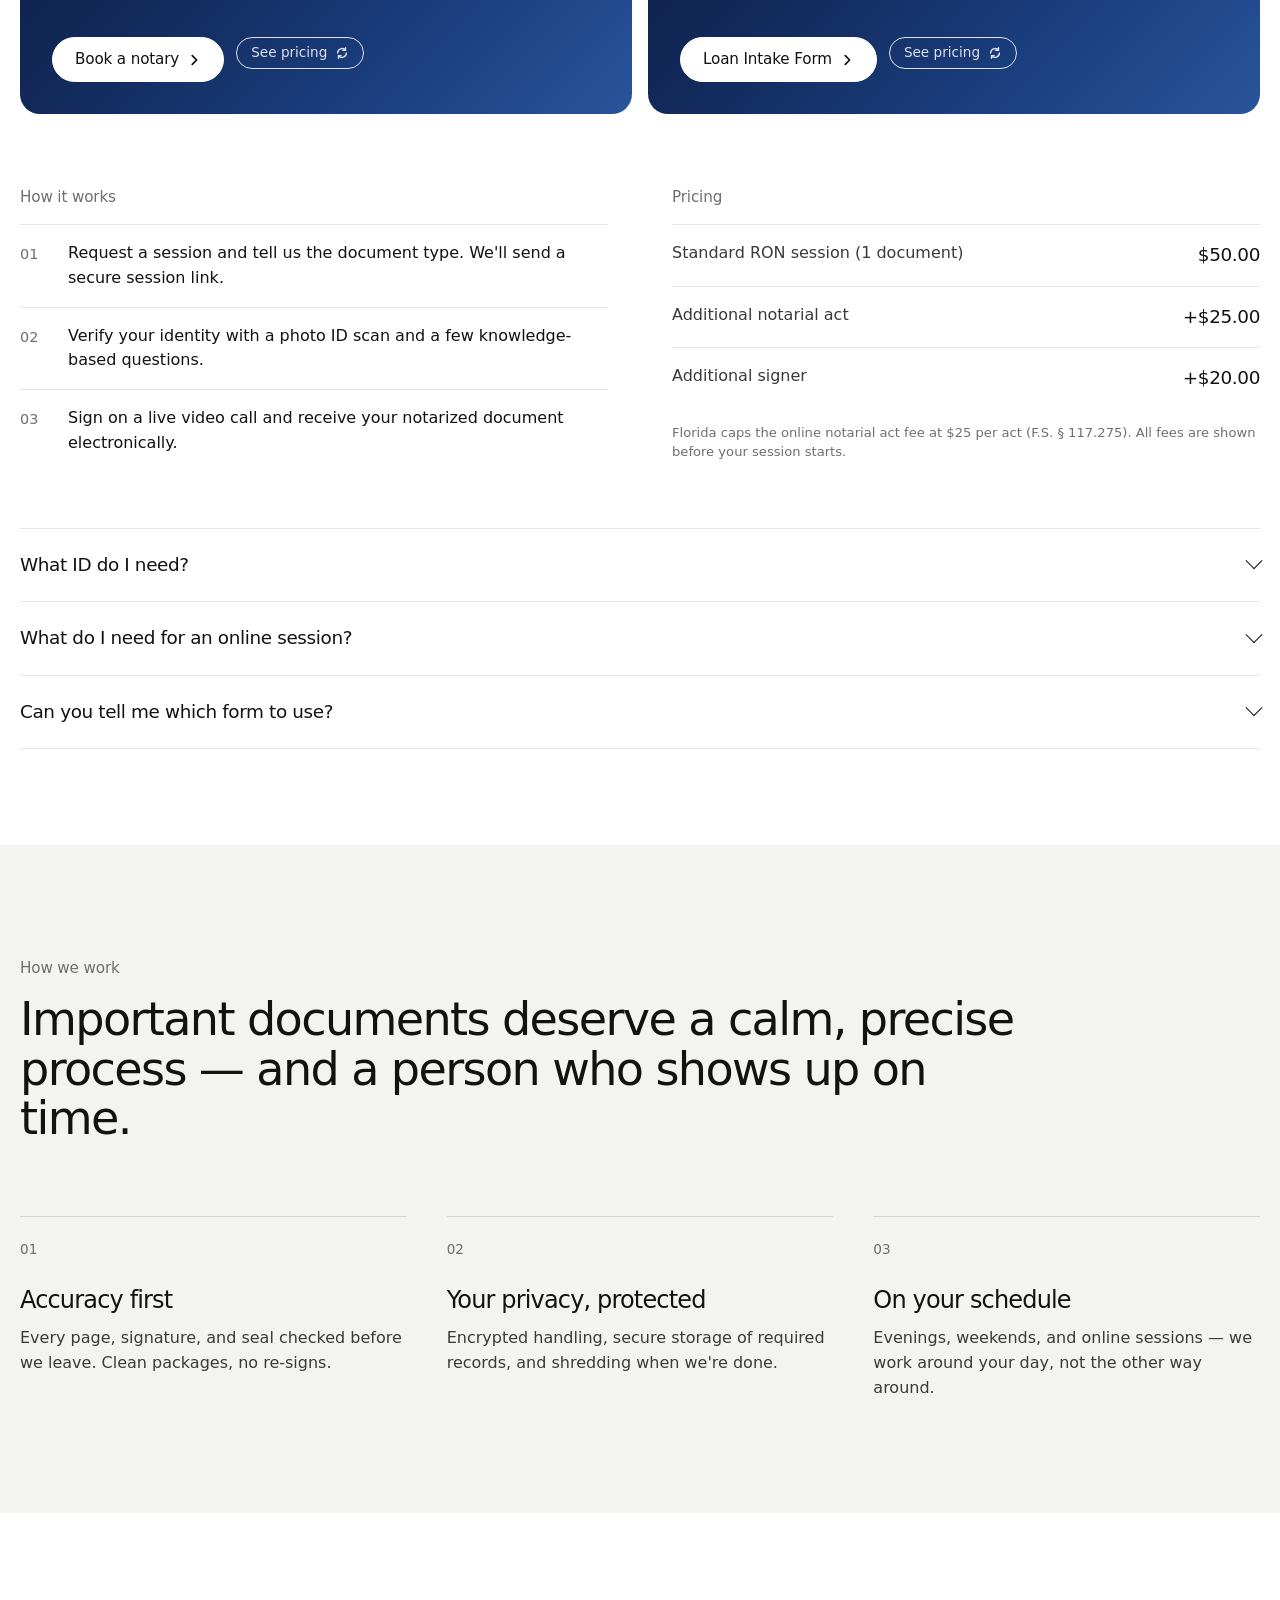
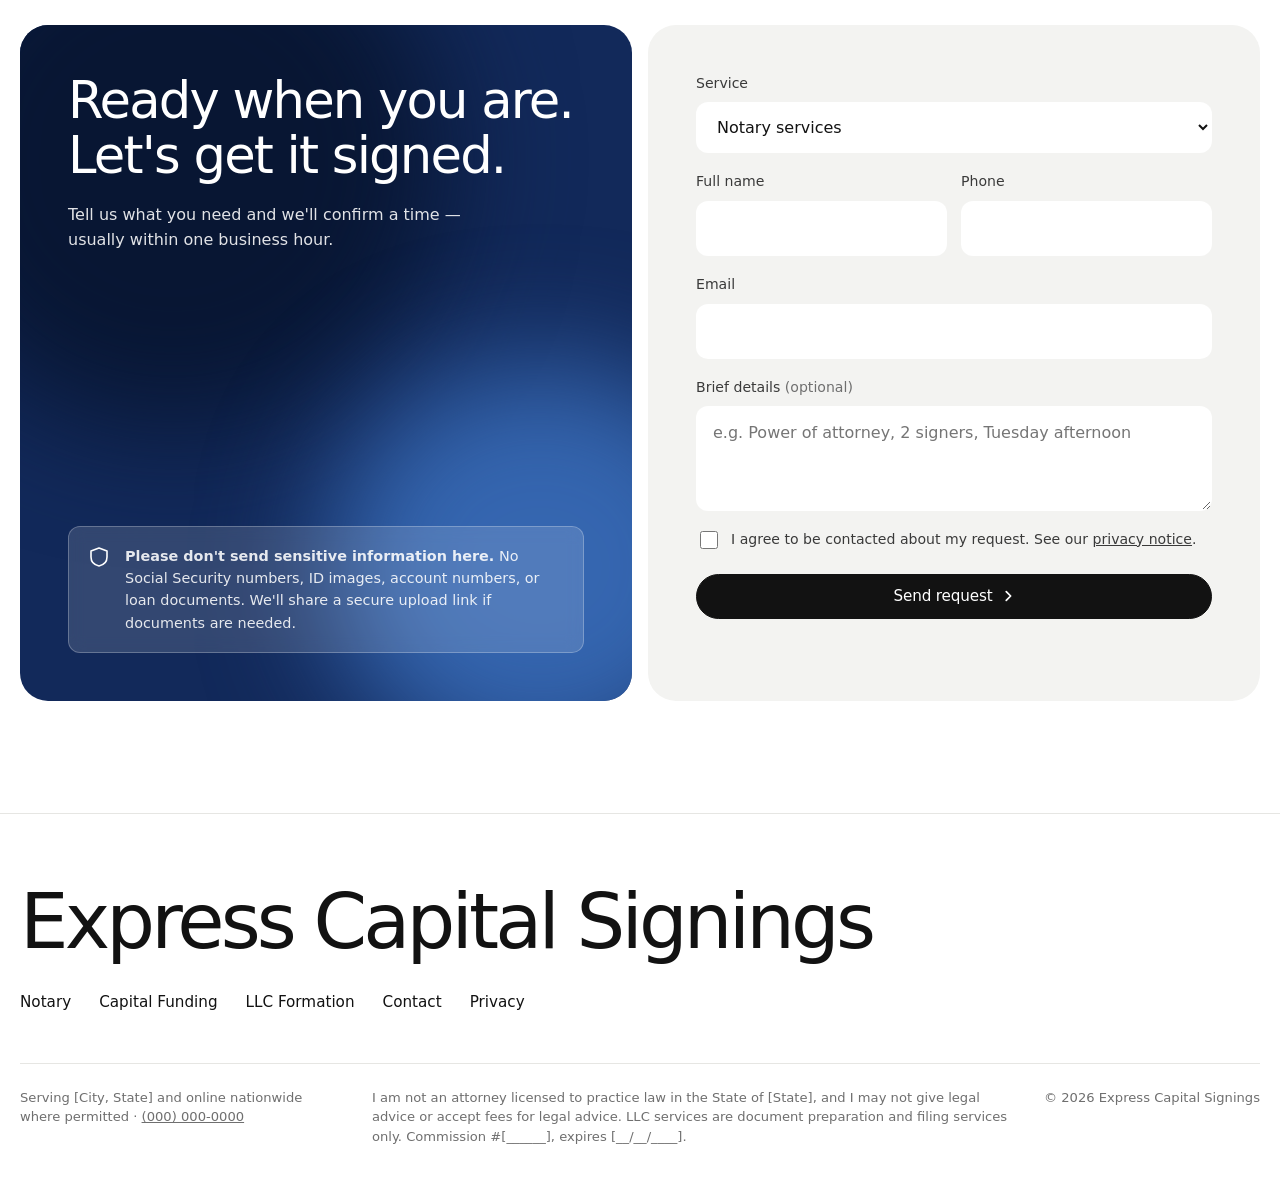
==== commit a6651fa2: "Animated wave gradient in the hero Co-Authored-By: Claude Opus 5.5 <noreply@anthropic.com>" ====
--- a/index.html
+++ b/index.html
@@ -55,6 +55,11 @@
       <div class="container">
         <div class="hero-visual hero-bleed" aria-hidden="true">
           <span class="blob b1"></span><span class="blob b2"></span><span class="blob b3"></span><span class="blob b4"></span>
+          <div class="waves">
+            <svg class="wave w1" viewBox="0 0 2880 320" preserveAspectRatio="none"><path d="M0 160 C240 60 480 60 720 160 S1200 260 1440 160 S1920 60 2160 160 S2640 260 2880 160 L2880 320 L0 320 Z"/></svg>
+            <svg class="wave w2" viewBox="0 0 2880 320" preserveAspectRatio="none"><path d="M0 160 C240 60 480 60 720 160 S1200 260 1440 160 S1920 60 2160 160 S2640 260 2880 160 L2880 320 L0 320 Z"/></svg>
+            <svg class="wave w3" viewBox="0 0 2880 320" preserveAspectRatio="none"><path d="M0 160 C240 60 480 60 720 160 S1200 260 1440 160 S1920 60 2160 160 S2640 260 2880 160 L2880 320 L0 320 Z"/></svg>
+          </div>
         </div>
         <div class="hero-copy">
           <h1 id="hero-title">Signed, sealed, and set up — without the hassle.</h1>
--- a/css/styles.css
+++ b/css/styles.css
@@ -116,7 +116,21 @@
 .hero { padding: 0 0 72px; overflow-x: clip; }
 /* Full-bleed: the hero band breaks out of the container to span the viewport */
 .hero-bleed { width: 100vw; margin-inline: calc(50% - 50vw); }
-.hero-visual { height: calc(clamp(260px, 42vh, 440px) + 72px); border-radius: 0; background: #12295a; }
+.hero-visual {
+  height: calc(clamp(260px, 42vh, 440px) + 72px); border-radius: 0;
+  background: linear-gradient(115deg, var(--g1) 0%, #12295a 25%, var(--g2) 45%, var(--g3) 60%, var(--g2) 78%, var(--g1) 100%);
+  background-size: 300% 100%; animation: gradient-pan 22s ease-in-out infinite alternate;
+}
+@keyframes gradient-pan { from { background-position: 0% 50%; } to { background-position: 100% 50%; } }
+/* Flowing wave layers: each SVG holds two wave periods and slides left by half its width, so it loops seamlessly */
+.waves { position: absolute; inset: 0; z-index: -1; overflow: hidden; pointer-events: none; }
+.wave { position: absolute; left: 0; width: 200%; animation: wave-x 26s linear infinite, wave-y 9s ease-in-out infinite alternate; }
+.wave path { fill: currentColor; }
+.w1 { bottom: 14%; height: 72%; color: rgba(53,102,176,.45); filter: blur(10px); mix-blend-mode: screen; }
+.w2 { bottom: 2%; height: 58%; color: rgba(134,169,222,.30); filter: blur(4px); mix-blend-mode: screen; animation-duration: 18s, 7s; animation-direction: reverse, alternate; }
+.w3 { bottom: -10%; height: 46%; color: rgba(8,22,51,.55); filter: blur(2px); animation-duration: 34s, 11s; }
+@keyframes wave-x { from { transform: translateX(0); } to { transform: translateX(-50%); } }
+@keyframes wave-y { from { translate: 0 0; } to { translate: 0 8%; } }
 .hero-copy { display: grid; grid-template-columns: 1.5fr 1fr; gap: 48px; align-items: end; margin-top: 48px; }
 .hero h1 { font-size: clamp(2.4rem, 5.6vw, 4.6rem); margin: 0; }
 .hero-side p { color: var(--ink-2); font-size: 1.05rem; }
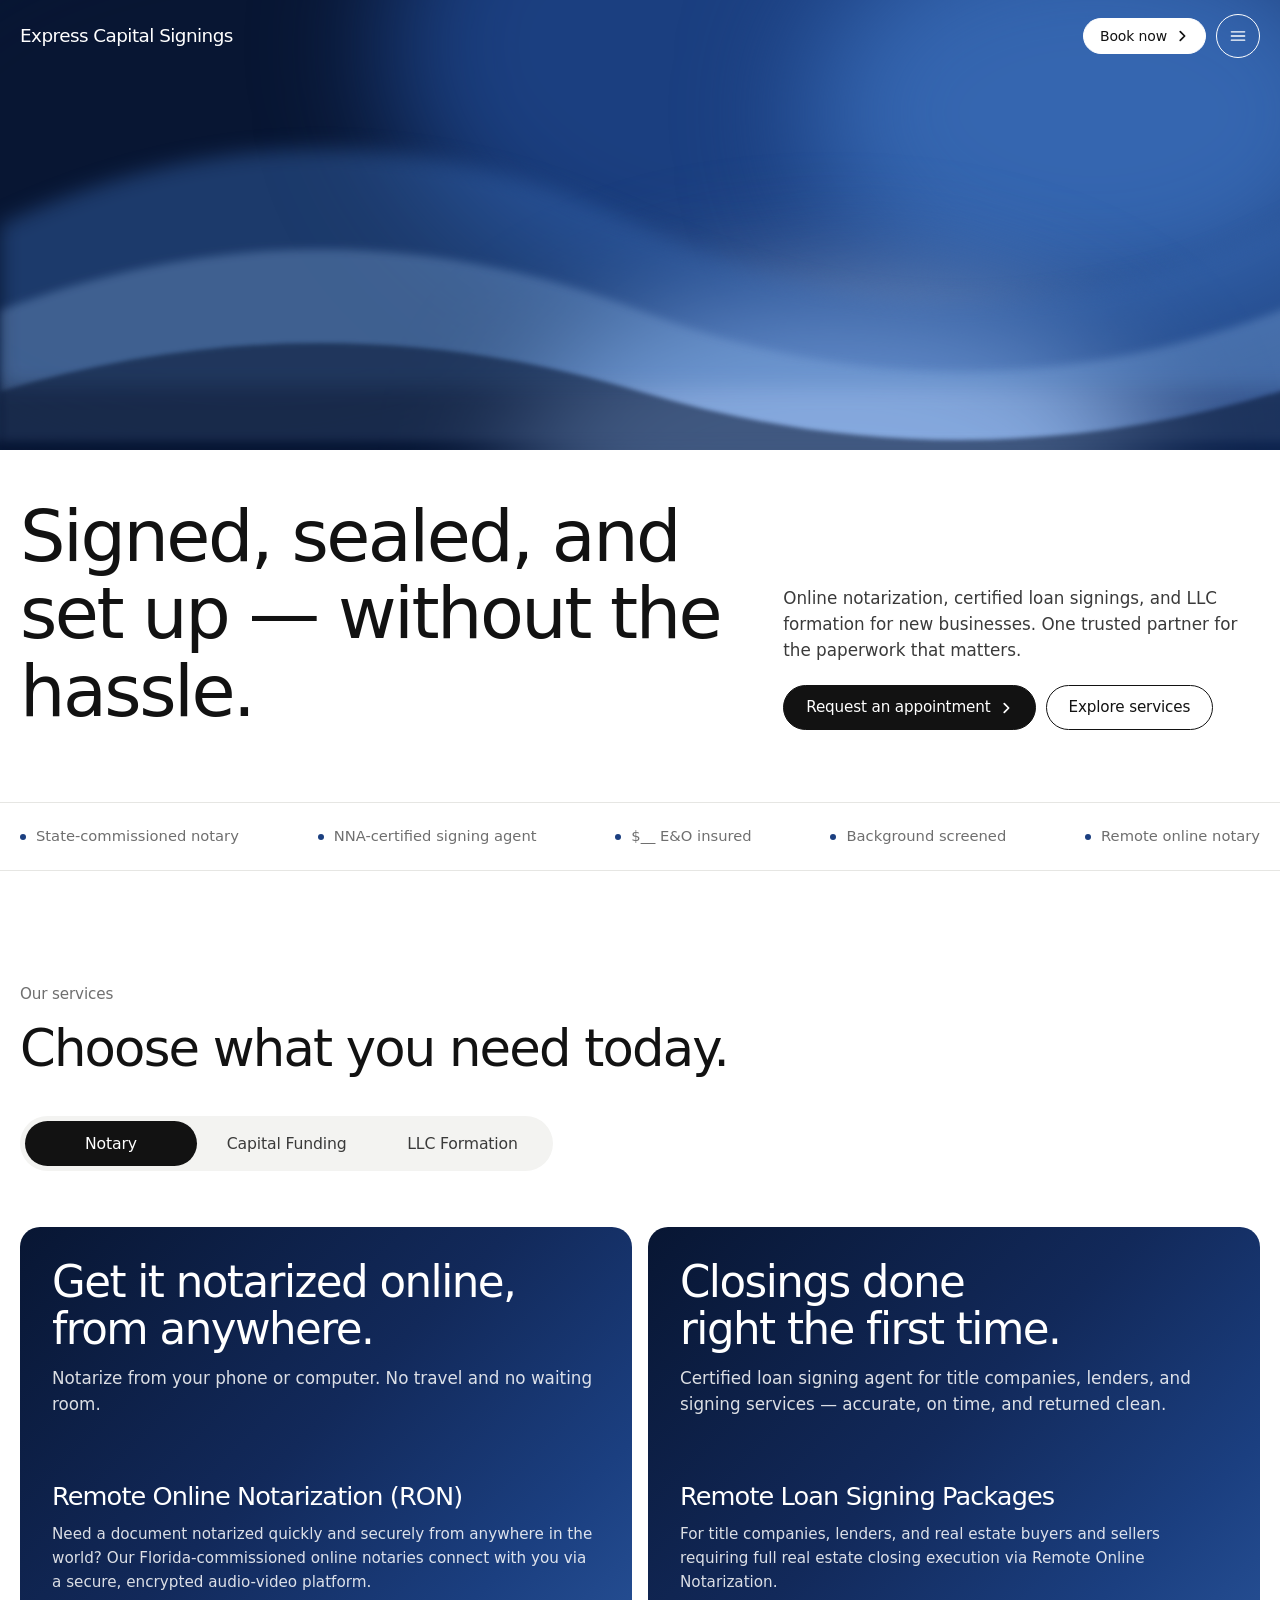
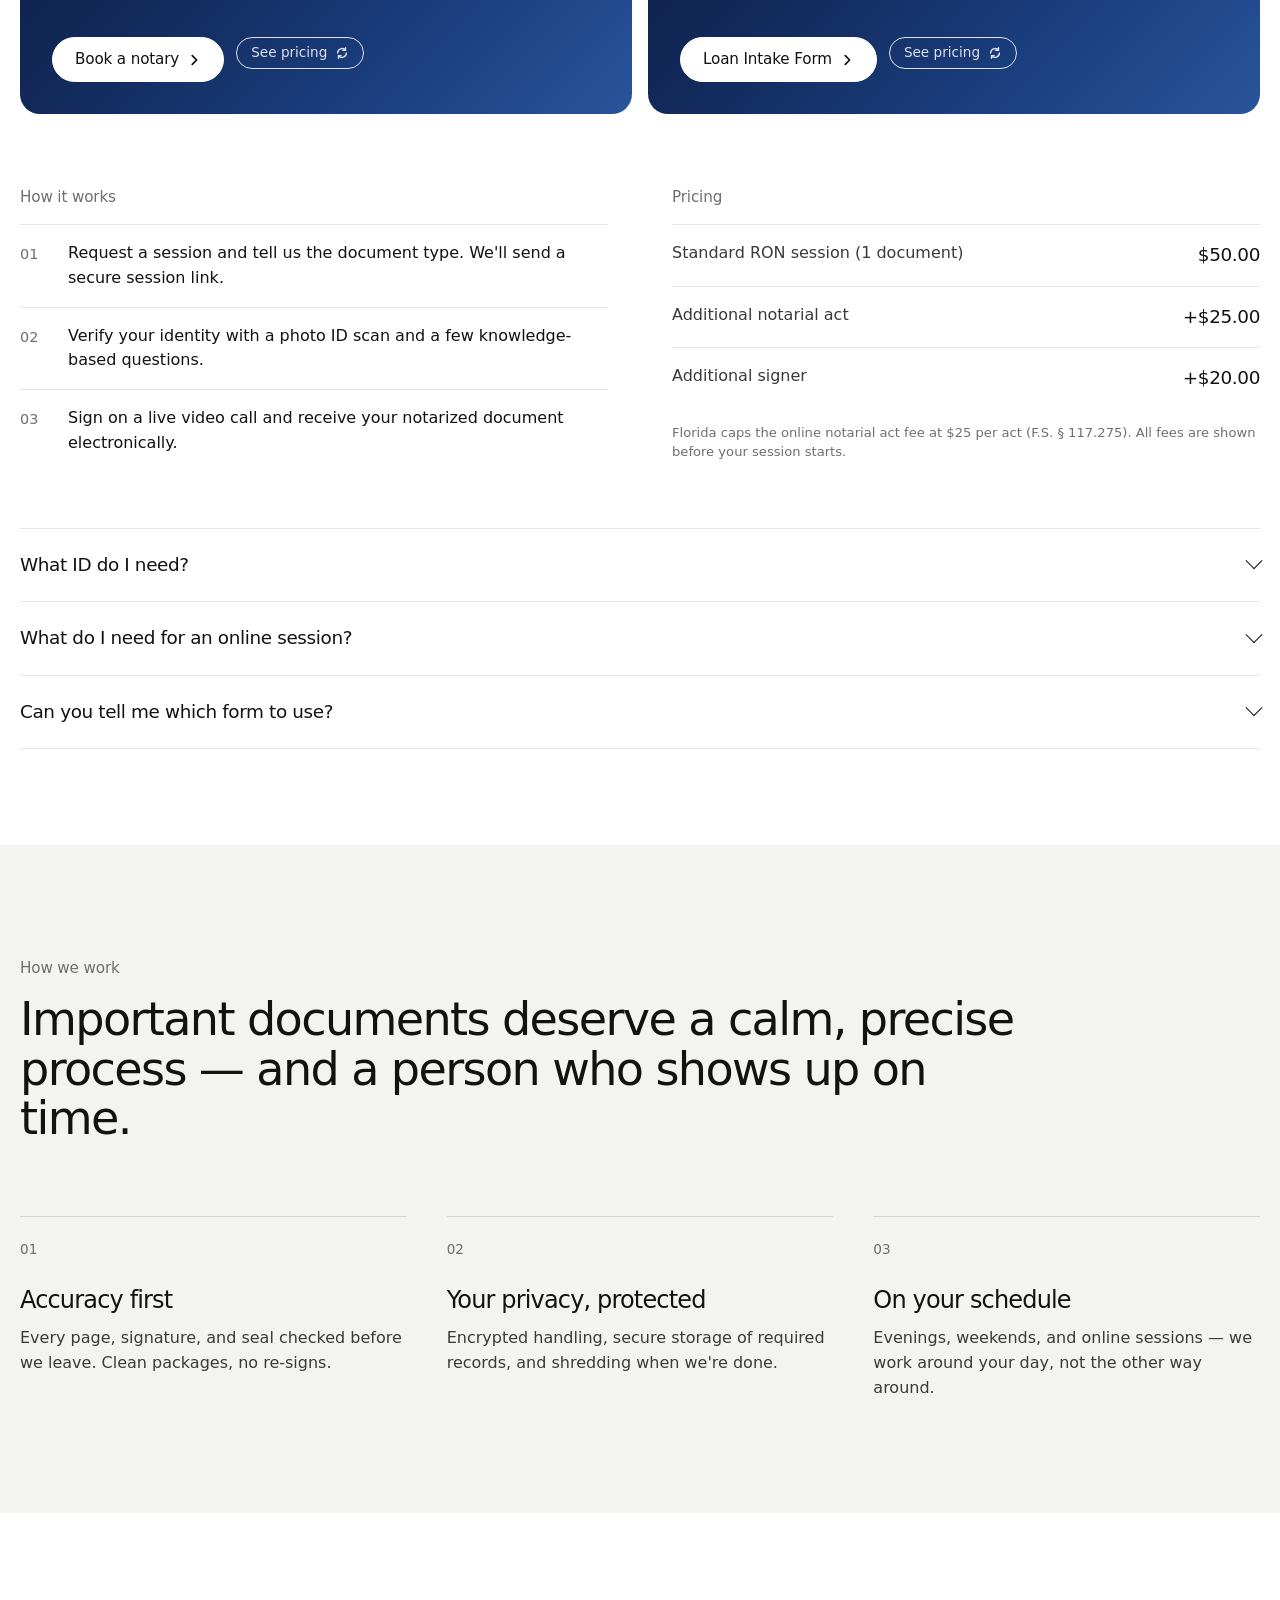
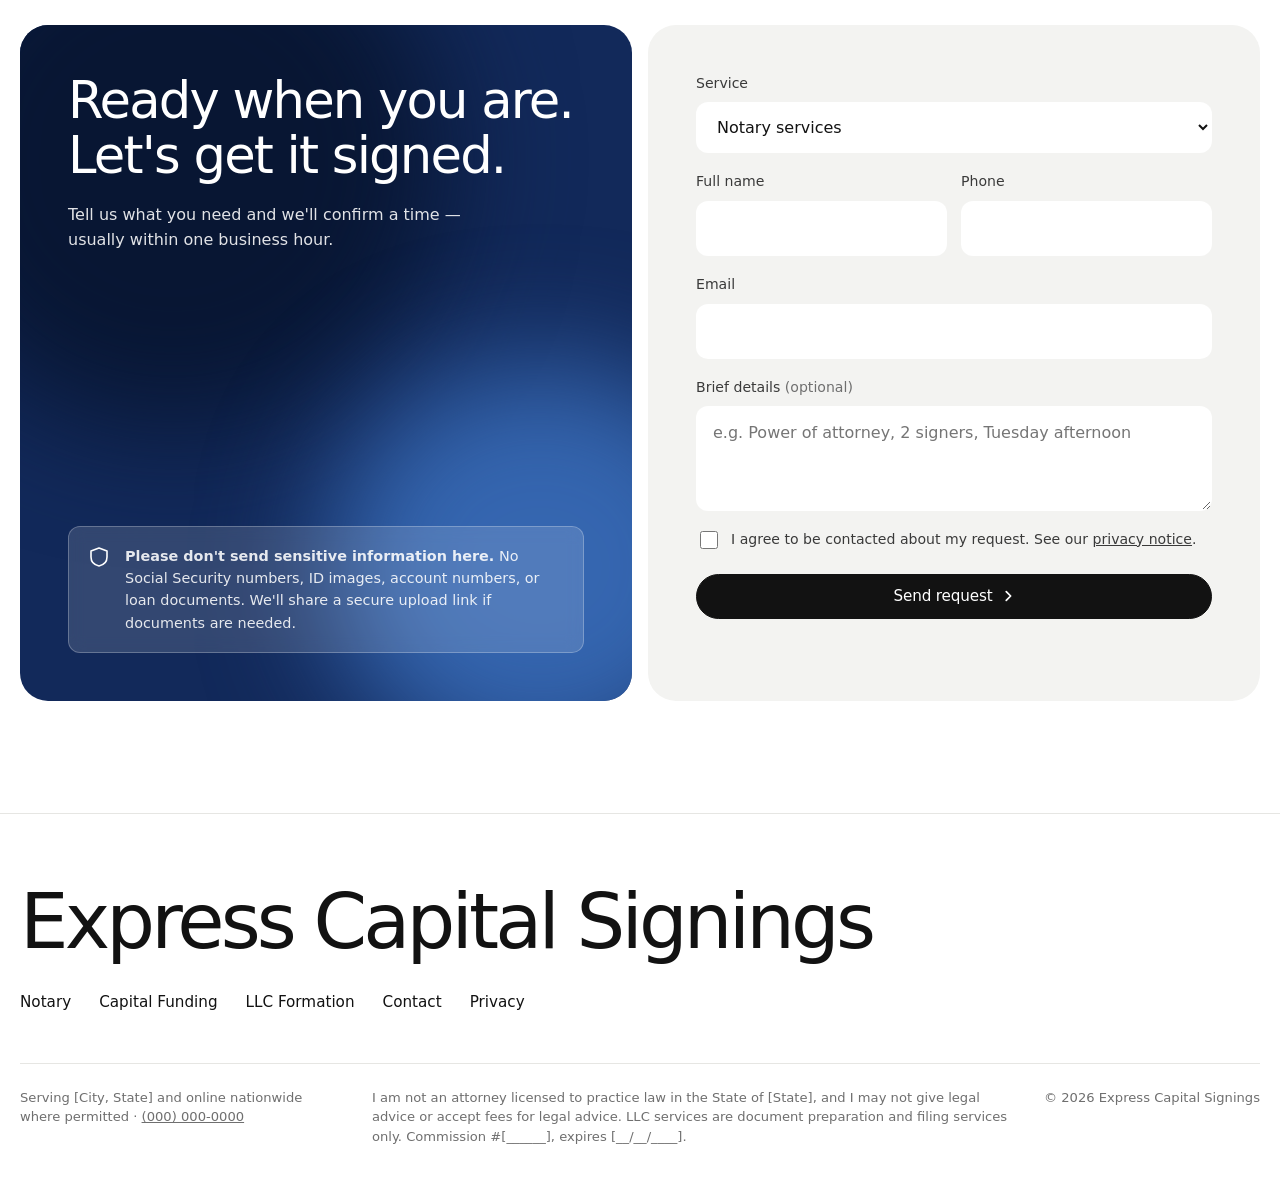
==== commit 327899f0: "Remove header logo icon Co-Authored-By: Claude Opus 5.5 <noreply@anthropic.com>" ====
--- a/index.html
+++ b/index.html
@@ -27,8 +27,6 @@
   <header class="site-header">
     <div class="container header-inner">
       <a class="brand" href="./" aria-label="Express Capital Signings home">
-        <!-- LOGO PLACEHOLDER: replace assets/logo-placeholder.svg with the supplied logo -->
-        <img src="assets/logo-placeholder.svg" alt="" width="32" height="32" class="brand-logo">
         <span class="brand-name">Express Capital Signings</span>
       </a>
       <div class="header-actions">
--- a/css/styles.css
+++ b/css/styles.css
@@ -76,7 +76,6 @@
 .site-header :focus-visible { outline-color: currentColor; }
 .header-inner { display: flex; align-items: center; justify-content: space-between; height: 72px; gap: 16px; }
 .brand { display: flex; align-items: center; gap: 10px; text-decoration: none; min-width: 0; color: inherit; }
-.brand-logo { flex-shrink: 0; }
 .brand-name { font-weight: 500; font-size: 1.15rem; letter-spacing: -0.03em; white-space: nowrap; overflow: hidden; text-overflow: ellipsis; }
 .header-actions { position: relative; display: flex; align-items: center; gap: 10px; flex-shrink: 0; }
 .header-book { background: #fff; color: var(--ink); border-color: #fff; }
